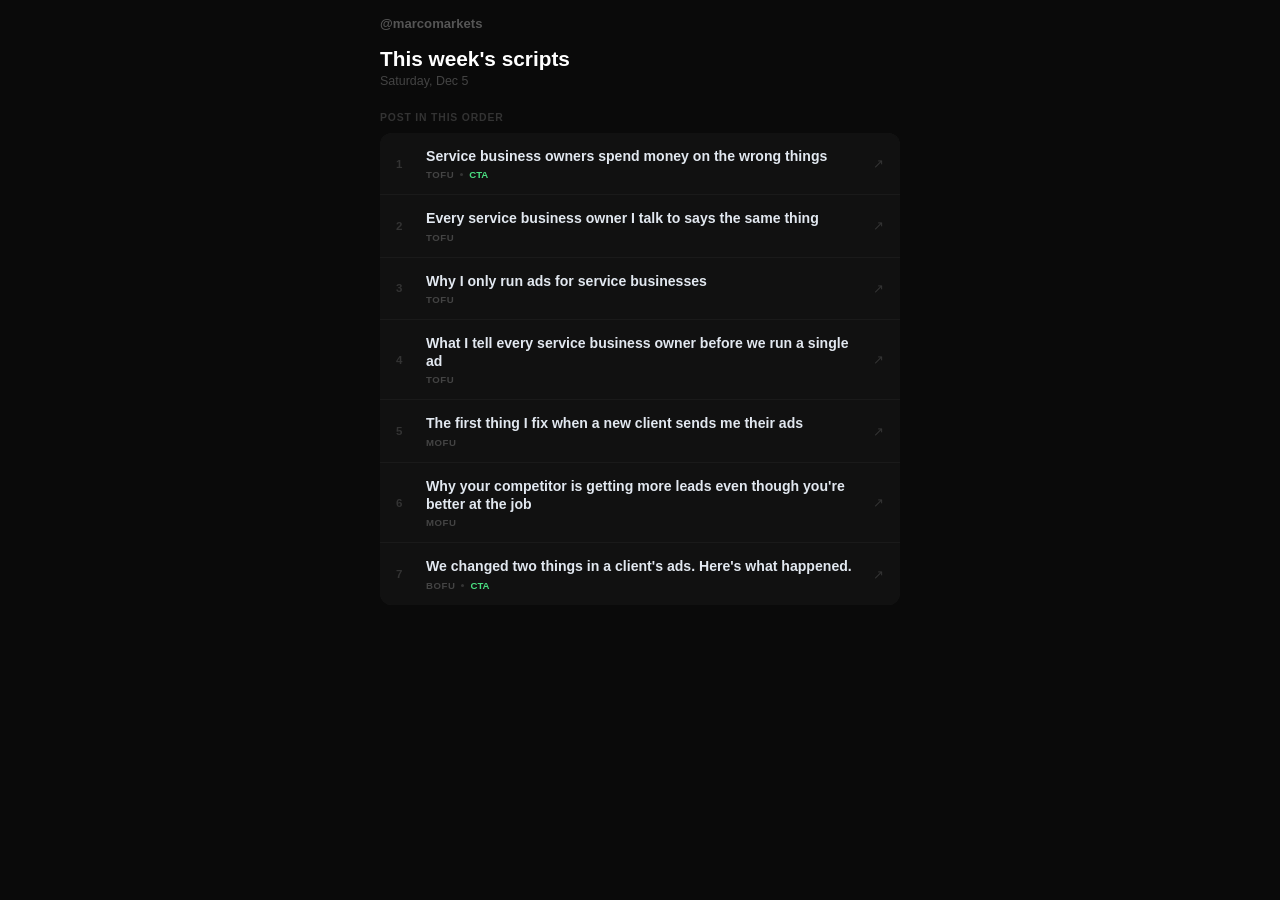
==== index.html @ 6ecd75db "Sync dashboard to gh-pages" ====
<!DOCTYPE html>
<html lang="en">
<head>
<meta charset="UTF-8">
<meta name="viewport" content="width=device-width,initial-scale=1.0">
<title>@marcomarkets</title>
<style>
*{box-sizing:border-box;margin:0;padding:0}
body{font-family:-apple-system,BlinkMacSystemFont,'Segoe UI',sans-serif;background:#0a0a0a;color:#e2e8f0;min-height:100vh;font-size:15px}
button{font-family:inherit;cursor:pointer}

.nav{padding:16px 20px 0;max-width:560px;margin:0 auto}
.nav-brand{font-size:.82rem;font-weight:600;color:#555}

.page{max-width:560px;margin:0 auto;padding:16px 20px 60px}

.heading{margin-bottom:24px}
.heading h1{font-size:1.3rem;font-weight:700;color:#fff;margin-bottom:3px}
.heading p{font-size:.78rem;color:#444}

.list-label{font-size:.65rem;font-weight:600;text-transform:uppercase;letter-spacing:.08em;color:#333;margin-bottom:10px}

.script-list{display:flex;flex-direction:column;gap:1px;background:#1a1a1a;border-radius:12px;overflow:hidden}
.row{background:#111;padding:14px 16px;cursor:pointer;display:flex;align-items:center;gap:12px;width:100%;text-align:left;border:none;-webkit-tap-highlight-color:transparent;transition:background .1s}
.row:active{background:#161616}
.row-num{font-size:.72rem;font-weight:700;color:#333;width:18px;flex-shrink:0}
.row-info{flex:1;min-width:0}
.row-title{font-size:.88rem;font-weight:600;color:#e2e8f0;line-height:1.3;margin-bottom:4px}
.row-meta{display:flex;align-items:center;gap:6px}
.row-funnel{font-size:.6rem;font-weight:700;color:#444;text-transform:uppercase;letter-spacing:.06em}
.row-dot{width:3px;height:3px;border-radius:50%;background:#333;flex-shrink:0}
.row-type{font-size:.6rem;color:#333}
.row-cta{font-size:.6rem;font-weight:600;color:#4ade80}
.row-arr{font-size:.8rem;color:#333;flex-shrink:0}
.row-done .row-title{color:#333}
.row-done .row-num{color:#1f2f1f}
.row-done-tick{font-size:.7rem;color:#4ade80;flex-shrink:0}

.overlay{display:none;position:fixed;inset:0;z-index:200;background:rgba(0,0,0,.7);overflow-y:auto;-webkit-overflow-scrolling:touch}
.overlay.on{display:block}
.sheet{background:#0f0f0f;border-radius:16px 16px 0 0;border-top:1px solid #1e1e1e;min-height:85vh;margin-top:8vh;padding-bottom:50px}
.sheet-head{display:flex;align-items:center;justify-content:space-between;padding:16px 20px}
.sheet-num{font-size:.7rem;font-weight:700;color:#333}
.sheet-close{background:#1a1a1a;border:1px solid #222;color:#666;width:30px;height:30px;border-radius:50%;font-size:1rem;display:flex;align-items:center;justify-content:center}
.sheet-body{padding:0 20px}

.sh-title{font-size:1rem;font-weight:700;color:#fff;line-height:1.35;margin-bottom:12px}
.sh-row{display:flex;gap:6px;flex-wrap:wrap;margin-bottom:14px}
.badge{font-size:.6rem;font-weight:600;padding:2px 8px;border-radius:4px;background:#1a1a1a;color:#555;border:1px solid #222}
.badge.cta{background:#0a1f0a;color:#4ade80;border-color:#1a3a1a}

.film-note{background:#0a0a0a;border-left:2px solid #222;padding:10px 12px;border-radius:0 7px 7px 0;font-size:.72rem;color:#444;line-height:1.65;margin-bottom:16px}
.film-note b{color:#666}

.ver-row{display:flex;gap:2px;background:#111;border:1px solid #1e1e1e;border-radius:20px;padding:2px;margin-bottom:14px;width:fit-content}
.vbtn{padding:4px 12px;border-radius:16px;font-size:.62rem;font-weight:600;border:none;color:#444;background:none}
.vbtn.on{background:#1e1e1e;color:#fff}

.lines{display:flex;flex-direction:column;gap:5px;margin-bottom:16px}
.line{display:grid;grid-template-columns:56px 1fr;gap:8px;align-items:start}
.lmeta{text-align:right;padding-top:8px}
.lseg{font-size:.58rem;font-weight:700;color:#333;display:block}
.ldur{font-size:.55rem;color:#2a2a2a;display:block;margin-top:1px}
.lbub{background:#111;border:1px solid #1e1e1e;border-radius:8px;padding:9px 11px;font-size:.78rem;color:#94a3b8;line-height:1.6}
.lbub.hook{border-color:#1a2a1a;background:#0a0f0a}
.lbub.cta{border-color:#1a2a1a;background:#080f08}

.cap-label{font-size:.6rem;font-weight:700;text-transform:uppercase;letter-spacing:.08em;color:#333;margin-bottom:8px}
.cap-box{background:#111;border:1px solid #1e1e1e;border-radius:8px;padding:12px;font-size:.77rem;color:#555;line-height:1.85;white-space:pre-wrap;margin-bottom:6px}

.act-row{display:flex;gap:8px;margin-top:14px}
.abtn{flex:1;padding:12px;border-radius:9px;font-size:.8rem;font-weight:600;border:none}
.abtn-grey{background:#1a1a1a;color:#e2e8f0}
.abtn-grey:active{background:#222}
.abtn-done{background:#0a1a0a;color:#4ade80;border:1px solid #1a3a1a}
.abtn-done.on{background:#0f2010}

.cbtn{display:inline-flex;align-items:center;background:none;border:1px solid #1e1e1e;color:#333;padding:2px 7px;border-radius:4px;font-size:.57rem;cursor:pointer;margin-top:4px}
.cbtn.ok{border-color:#4ade80;color:#4ade80}
</style>
</head>
<body>

<div class="nav"><div class="nav-brand">@marcomarkets</div></div>

<div class="overlay" id="overlay">
  <div class="sheet">
    <div class="sheet-head">
      <div class="sheet-num" id="sh-num"></div>
      <button class="sheet-close" id="sh-close">&#215;</button>
    </div>
    <div class="sheet-body" id="sh-body"></div>
  </div>
</div>

<div class="page">
  <div class="heading">
    <h1>This week's scripts</h1>
    <p id="hero-date"></p>
  </div>
  <div class="list-label">Post in this order</div>
  <div class="script-list" id="script-list"></div>
</div>

<script>
(function(){var d=new Date();var days=['Sunday','Monday','Tuesday','Wednesday','Thursday','Friday','Saturday'];var months=['Jan','Feb','Mar','Apr','May','Jun','Jul','Aug','Sep','Oct','Nov','Dec'];document.getElementById('hero-date').textContent=days[d.getDay()]+', '+months[d.getMonth()]+' '+d.getDate();})();

var SCRIPTS=[
{id:0,funnel:'TOFU',title:'Service business owners spend money on the wrong things',type:'Talking Head',cta:true,
 film:'Outdoor: open sky behind you, tripod, head to head on camera. Slow and confident. Let it breathe. On-screen text: "only watch this if you run a service business"',
 hook:'Most service business owners I talk to are spending money. Just on the wrong things.',
 caption:'most service business owners i talk to are spending money\n\njust on the wrong things\n\nwebsite, logo, van wrap. looks good. gets you nothing.\n\nthe ones growing? they put it where it actually brings clients in.\n\nfollow @marcomarkets if you run a service business and want to scale past $5k-$50k a month with meta ads.',
 lines:[
  {time:'Hook',tag:'5s',cls:'hook',text:'Most service business owners I talk to are spending money. Just on the wrong things.'},
  {time:'Body',tag:'7s',cls:'',text:'Website, logo, van wrap. Looks good. Gets you nothing.'},
  {time:'Body',tag:'10s',cls:'',text:'The guys I work with who are actually growing? They put money where it brings clients in. That means ads. Right audience, right offer, in front of people who actually need what they do.'},
  {time:'Body',tag:'7s',cls:'',text:'And once that works it just keeps working. Leads coming in without chasing anyone.'},
  {time:'CTA',tag:'4s',cls:'cta',text:'Follow me. I talk about this stuff every week.'},
 ]},
{id:1,funnel:'TOFU',title:'Every service business owner I talk to says the same thing',type:'Talking Head',cta:false,
 film:'Indoor: clean background, good lighting, close to camera. Relaxed and honest. Like you are catching up with someone.',
 hook:'Every service business owner I talk to says the same thing. The phone used to ring. Now it just doesn\'t.',
 caption:'every service business owner i talk to says the same thing\n\nthe phone used to ring. now it doesn\'t.\n\nit\'s not that the work changed. it\'s that the way people find you changed.\n\nand if you\'re not showing up where they\'re looking, someone else is.',
 lines:[
  {time:'Hook',tag:'5s',cls:'hook',text:'Every service business owner I talk to says the same thing. The phone used to ring. Now it just doesn\'t.'},
  {time:'Body',tag:'8s',cls:'',text:'And it\'s not because they got worse at the job. The work is the same. The problem is how people find you has completely changed.'},
  {time:'Body',tag:'9s',cls:'',text:'Five years ago word of mouth was enough. Now people go straight to their phone, scroll for two seconds, and book whoever shows up. If you\'re not in front of them, your competitor is.'},
  {time:'Close',tag:'6s',cls:'',text:'That\'s the whole game now. Not being the best in the area. Being the most visible one.'},
 ]},
{id:2,funnel:'TOFU',title:'Why I only run ads for service businesses',type:'Talking Head',cta:false,
 film:'Outdoor if possible. Relaxed, sitting down. Honest and personal. No pitch energy at all.',
 hook:'I only run Meta ads for service businesses. Not coaches, not e-com, not brands. Just service businesses.',
 caption:'people ask why i only work with service businesses\n\nnot coaches. not e-com. not brands.\n\nbecause these guys actually do real work. they show up, they fix things, they build things.\n\nthey\'re just not getting paid what they deserve because nobody knows they exist.\n\nthat\'s the gap i help close.',
 lines:[
  {time:'Hook',tag:'5s',cls:'hook',text:'I only run Meta ads for service businesses. Not coaches, not e-com, not brands. Just service businesses.'},
  {time:'Body',tag:'8s',cls:'',text:'Because these guys actually do something real. A plumber shows up at 7am and fixes it. A cleaner transforms someone\'s home in an afternoon. Real work, real results.'},
  {time:'Body',tag:'8s',cls:'',text:'But a lot of them are brilliant at what they do and barely getting by because nobody knows they exist. They\'re relying on referrals and hoping the phone rings.'},
  {time:'Close',tag:'6s',cls:'',text:'That\'s the gap I help close. Getting the right people in front of them so they\'re never short on work.'},
 ]},
{id:3,funnel:'TOFU',title:'What I tell every service business owner before we run a single ad',type:'Talking Head',cta:false,
 film:'Outdoor or indoor clean setup. Conversational, like you are giving advice to a friend.',
 hook:'Before I run a single ad for a client, I always say the same thing.',
 caption:'before i run a single ad i always say this\n\nthe ad gets you the lead\n\nwhat you do in the next 10 minutes is what gets you the job\n\ncall fast. know what to say. follow up.\n\nmost people lose the job before the ad even gets a chance to prove itself.',
 lines:[
  {time:'Hook',tag:'5s',cls:'hook',text:'Before I run a single ad for a client, I always say the same thing.'},
  {time:'Body',tag:'8s',cls:'',text:'The ad gets you the lead. That\'s it. What you do in the next 10 minutes is what actually gets you the job.'},
  {time:'Body',tag:'9s',cls:'',text:'I\'ve seen it so many times. Great ad, solid leads, but the client takes two days to call back and wonders why nothing is converting. The person already booked someone else.'},
  {time:'Close',tag:'6s',cls:'',text:'Speed is everything. Call within 10 minutes, have something to say, follow up at least three times. That\'s where the jobs actually come from.'},
 ]},
{id:4,funnel:'MOFU',title:'The first thing I fix when a new client sends me their ads',type:'Talking Head',cta:false,
 film:'Indoor: good background, tripod, eye level. Direct and confident. Teach it like you have seen it a hundred times.',
 hook:'When a new client sends me their Meta ads the first thing I look at is never the creative.',
 caption:'when a new client sends me their ads the first thing i look at is never the creative\n\ni look at the objective\n\n9 times out of 10 they\'re running traffic\n\ntraffic finds people who click. not people who want to book.\n\nswitch it to lead generation. same budget. completely different results.',
 lines:[
  {time:'Hook',tag:'5s',cls:'hook',text:'When a new client sends me their Meta ads the first thing I look at is never the creative.'},
  {time:'Body',tag:'9s',cls:'',text:'I look at the campaign objective. And 9 times out of 10 they\'re running Traffic. Which sounds right but it\'s not. Traffic tells Meta to find people who click links. Not people who want to book a job.'},
  {time:'Body',tag:'8s',cls:'',text:'Switch it to Lead Generation and you are telling Meta to find people who are ready to take action. Same budget, same ad, completely different result.'},
  {time:'Close',tag:'5s',cls:'',text:'Check your objective before you change anything else. That\'s always where I start.'},
 ]},
{id:5,funnel:'MOFU',title:'Why your competitor is getting more leads even though you\'re better at the job',type:'Talking Head',cta:false,
 film:'Indoor or outdoor. Direct to camera, confident. Say it like you have seen this exact situation too many times.',
 hook:'Your competitor is not better than you at the actual job. I can almost guarantee that.',
 caption:'your competitor is not better than you at the job\n\nthey\'re just better at being seen\n\nthe best plumber or cleaner in the area is not always the busiest one\n\nthe most visible one is\n\nvisibility is something you can control. that\'s the whole point.',
 lines:[
  {time:'Hook',tag:'5s',cls:'hook',text:'Your competitor is not better than you at the actual job. I can almost guarantee that.'},
  {time:'Body',tag:'8s',cls:'',text:'I work with service businesses all the time and I see this constantly. Skilled people, good reviews, happy customers. But their competitor down the road is booked out for three weeks.'},
  {time:'Body',tag:'8s',cls:'',text:'It has nothing to do with who does better work. It is entirely about who shows up in front of the right people more consistently. The most visible one wins.'},
  {time:'Close',tag:'6s',cls:'',text:'And visibility is not luck. It is a decision. You either choose to show up or you let someone else take the spot.'},
 ]},
{id:6,funnel:'BOFU',title:'We changed two things in a client\'s ads. Here\'s what happened.',type:'Talking Head',cta:true,
 film:'Indoor: clean, confident. Slow down when you get to the results. Tell it like a story, not a pitch.',
 hook:'Had a client come to me a few months back. Good budget, decent service, but the leads were expensive and barely anything was converting.',
 caption:'had a client come to me with decent ads that just weren\'t working\n\nwe changed two things\n\ntightened the audience to where they actually work\n\nrewrote the creative with a real hook and a specific offer\n\nbooked jobs went up. budget stayed the same.\n\nDM me "SCALE" if you want me to look at yours.',
 lines:[
  {time:'Hook',tag:'5s',cls:'hook',text:'Had a client come to me a few months back. Good budget, decent service, but the leads were expensive and barely anything was converting.'},
  {time:'Body',tag:'8s',cls:'',text:'First thing we did was tighten the audience. They were targeting the whole city. Pulled it back to a 15km radius around where they actually work. Cost per lead dropped in the first week.'},
  {time:'Body',tag:'8s',cls:'',text:'Second thing was the creative. No hook, no specific offer, nothing that made someone stop scrolling. We rewrote it. Booked jobs went up.'},
  {time:'Body',tag:'6s',cls:'',text:'Same budget. Same service. Just those two things changed.'},
  {time:'CTA',tag:'5s',cls:'cta',text:'If your ads feel like they\'re not working, DM me SCALE and I\'ll take a look at what\'s going on.'},
 ]},
];

var checks=JSON.parse(localStorage.getItem('mm_checks')||'{}');
var curId=null;
var curVer='full';

function buildList(){
  var el=document.getElementById('script-list');
  el.innerHTML='';
  SCRIPTS.forEach(function(s,i){
    var done=!!checks[s.id];
    var row=document.createElement('button');
    row.className='row'+(done?' row-done':'');
    row.innerHTML=
      '<div class="row-num">'+(i+1)+'</div>'
      +'<div class="row-info">'
      +'<div class="row-title">'+s.title+'</div>'
      +'<div class="row-meta">'
      +'<div class="row-funnel">'+s.funnel+'</div>'
      +(s.cta?'<div class="row-dot"></div><div class="row-cta">CTA</div>':'')
      +'</div>'
      +'</div>'
      +(done?'<div class="row-done-tick">&#10003;</div>':'<div class="row-arr">&#8599;</div>');
    row.addEventListener('click',function(){openSheet(s.id);});
    el.appendChild(row);
  });
}
buildList();

function filterLines(lines,ver){
  if(ver==='full')return lines;
  var hook=lines.filter(function(l){return l.cls==='hook';});
  var cta=lines.filter(function(l){return l.cls==='cta';});
  if(ver==='short')return hook.concat(cta);
  var mid=lines.filter(function(l){return l.cls!=='hook'&&l.cls!=='cta';}).slice(0,2);
  return hook.concat(mid).concat(cta);
}
function totalSec(lines){return lines.reduce(function(t,l){var s=parseInt(l.tag||'0');return t+(isNaN(s)?0:s);},0);}
function durStr(lines,ver){var t=totalSec(filterLines(lines,ver));if(!t)return '';var m=Math.floor(t/60),s=t%60;return m?(m+'m '+(s?s+'s':'')):(s+'s');}

function mkLines(lines,ver){
  return '<div class="lines">'+filterLines(lines,ver).map(function(l){
    return '<div class="line">'
      +'<div class="lmeta"><span class="lseg">'+l.time+'</span>'+(l.tag?'<span class="ldur">'+l.tag+'</span>':'')+'</div>'
      +'<div class="lbub '+l.cls+'">'+l.text
      +'<br><button class="cbtn" onclick="cpText(this,'+JSON.stringify(l.text)+')">Copy</button>'
      +'</div></div>';
  }).join('')+'</div>';
}

function openSheet(id){
  curId=id;curVer='full';
  document.getElementById('overlay').classList.add('on');
  document.body.style.overflow='hidden';
  renderSheet();
}
function renderSheet(){
  var s=SCRIPTS[curId];
  var idx=SCRIPTS.indexOf(s)+1;
  document.getElementById('sh-num').textContent='Script '+idx+' of 7 — '+s.funnel;
  var short=durStr(s.lines,'short'),mid=durStr(s.lines,'mid'),full=durStr(s.lines,'full');
  document.getElementById('sh-body').innerHTML=
    '<div class="sh-title">'+s.title+'</div>'
    +'<div class="sh-row">'
    +'<div class="badge">'+s.type+'</div>'
    +(s.cta?'<div class="badge cta">Has CTA</div>':'<div class="badge">No CTA</div>')
    +'</div>'
    +'<div class="film-note"><b>How to film:</b> '+s.film+'</div>'
    +'<div class="ver-row">'
    +'<button class="vbtn'+(curVer==='short'?' on':'')+'" onclick="setVer(\'short\')">Short'+(short?' \xb7 '+short:'')+'</button>'
    +'<button class="vbtn'+(curVer==='mid'?' on':'')+'" onclick="setVer(\'mid\')">Medium'+(mid?' \xb7 '+mid:'')+'</button>'
    +'<button class="vbtn'+(curVer==='full'?' on':'')+'" onclick="setVer(\'full\')">Full'+(full?' \xb7 '+full:'')+'</button>'
    +'</div>'
    +mkLines(s.lines,curVer)
    +'<div class="cap-label">Caption</div>'
    +'<div class="cap-box" id="cap-box">'+s.caption+'</div>'
    +'<button class="cbtn" onclick="cpCap()">Copy Caption</button>'
    +'<div class="act-row">'
    +'<button class="abtn abtn-grey" onclick="cpAll()">Copy Script</button>'
    +'<button class="abtn abtn-done'+(checks[curId]?' on':'')+'" id="done-btn" onclick="toggleDone()">'+(checks[curId]?'Posted ✓':'Mark as Posted')+'</button>'
    +'</div>';
}
function setVer(ver){curVer=ver;renderSheet();}
document.getElementById('sh-close').addEventListener('click',closeSheet);
document.getElementById('overlay').addEventListener('click',function(e){if(e.target===document.getElementById('overlay'))closeSheet();});
function closeSheet(){document.getElementById('overlay').classList.remove('on');document.body.style.overflow='';}
function cpText(btn,text){navigator.clipboard.writeText(text).then(function(){btn.textContent='Copied';btn.classList.add('ok');setTimeout(function(){btn.textContent='Copy';btn.classList.remove('ok');},1800);});}
function cpCap(){var el=document.getElementById('cap-box');if(el)navigator.clipboard.writeText(el.textContent);}
function cpAll(){navigator.clipboard.writeText(SCRIPTS[curId].lines.map(function(l){return l.text;}).join('\n\n'));}
function toggleDone(){
  checks[curId]=!checks[curId];
  localStorage.setItem('mm_checks',JSON.stringify(checks));
  var btn=document.getElementById('done-btn');
  if(btn){btn.className='abtn abtn-done'+(checks[curId]?' on':'');btn.textContent=checks[curId]?'Posted ✓':'Mark as Posted';}
  buildList();
}
</script>
</body>
</html>
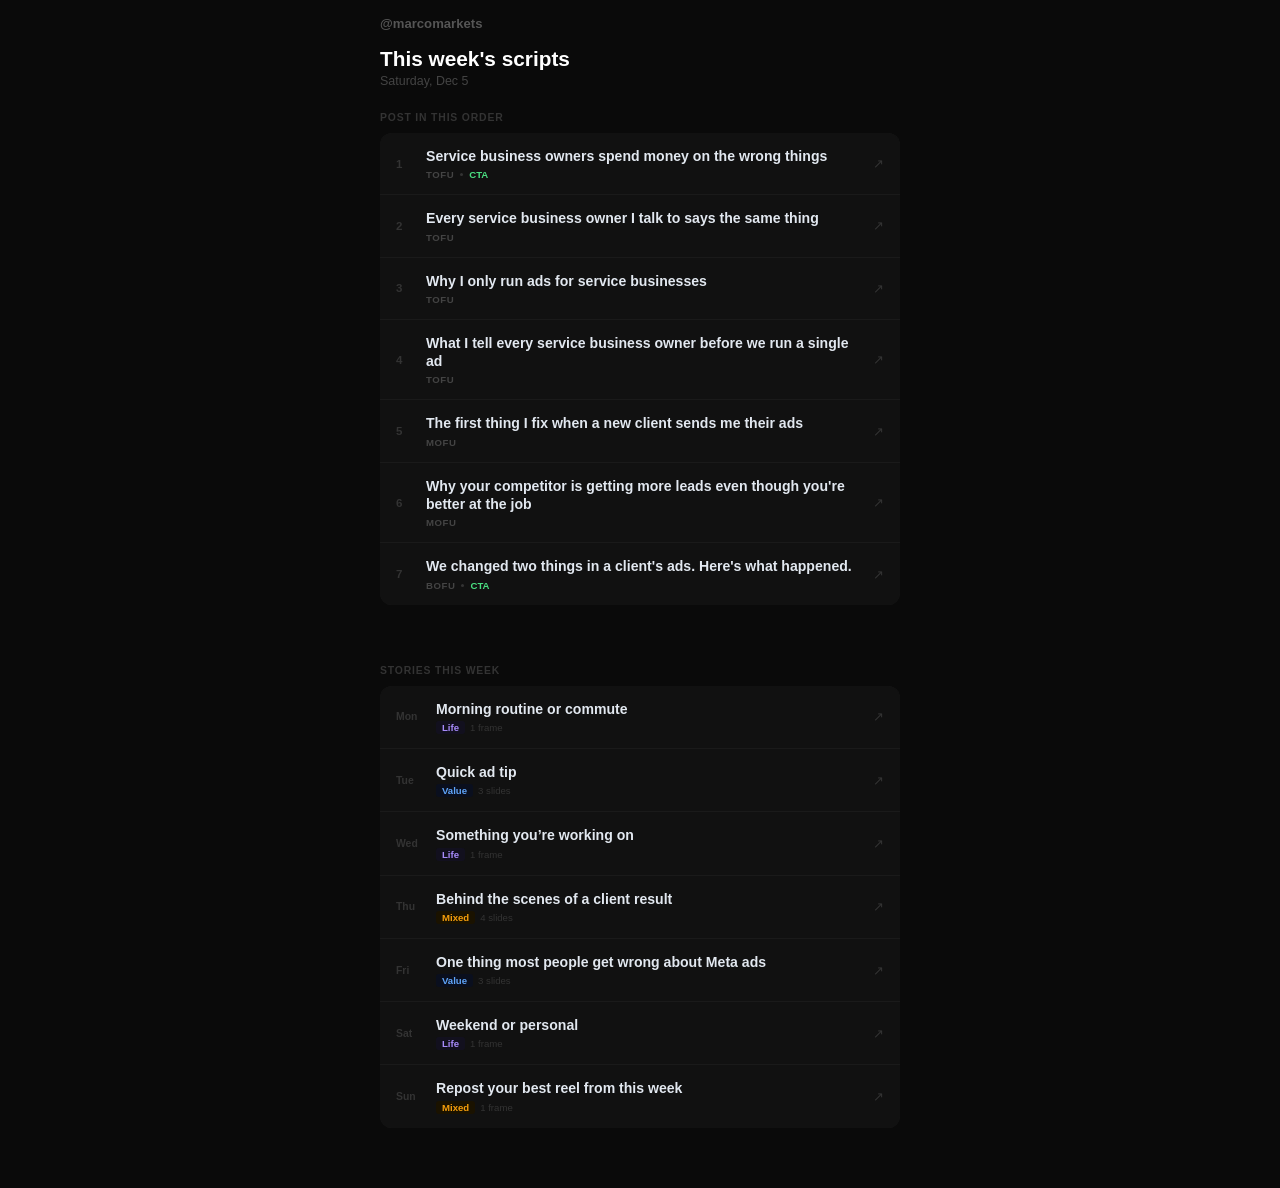
==== commit b24bc73e: "Sync dashboard to gh-pages" ====
--- a/index.html
+++ b/index.html
@@ -49,8 +49,10 @@
 .badge{font-size:.6rem;font-weight:600;padding:2px 8px;border-radius:4px;background:#1a1a1a;color:#555;border:1px solid #222}
 .badge.cta{background:#0a1f0a;color:#4ade80;border-color:#1a3a1a}
 
-.film-note{background:#0a0a0a;border-left:2px solid #222;padding:10px 12px;border-radius:0 7px 7px 0;font-size:.72rem;color:#444;line-height:1.65;margin-bottom:16px}
+.film-note{background:#0a0a0a;border-left:2px solid #222;padding:10px 12px;border-radius:0 7px 7px 0;font-size:.72rem;color:#444;line-height:1.65;margin-bottom:10px}
 .film-note b{color:#666}
+.ost-note{background:#0d0d12;border-left:2px solid #2a2a4a;padding:9px 12px;border-radius:0 7px 7px 0;font-size:.72rem;color:#6b6baa;line-height:1.5;margin-bottom:16px}
+.ost-note b{color:#8888cc}
 
 .ver-row{display:flex;gap:2px;background:#111;border:1px solid #1e1e1e;border-radius:20px;padding:2px;margin-bottom:14px;width:fit-content}
 .vbtn{padding:4px 12px;border-radius:16px;font-size:.62rem;font-weight:600;border:none;color:#444;background:none}
@@ -77,6 +79,35 @@
 
 .cbtn{display:inline-flex;align-items:center;background:none;border:1px solid #1e1e1e;color:#333;padding:2px 7px;border-radius:4px;font-size:.57rem;cursor:pointer;margin-top:4px}
 .cbtn.ok{border-color:#4ade80;color:#4ade80}
+
+.stories-section{max-width:560px;margin:0 auto;padding:0 20px 60px}
+.stories-label{font-size:.65rem;font-weight:600;text-transform:uppercase;letter-spacing:.08em;color:#333;margin-bottom:10px}
+.story-list{display:flex;flex-direction:column;gap:1px;background:#1a1a1a;border-radius:12px;overflow:hidden}
+.story-row{background:#111;padding:14px 16px;cursor:pointer;display:flex;align-items:center;gap:12px;width:100%;text-align:left;border:none;-webkit-tap-highlight-color:transparent;transition:background .1s}
+.story-row:active{background:#161616}
+.story-day{font-size:.65rem;font-weight:700;color:#333;width:28px;flex-shrink:0}
+.story-info{flex:1;min-width:0}
+.story-title{font-size:.88rem;font-weight:600;color:#e2e8f0;line-height:1.3;margin-bottom:3px}
+.story-meta{display:flex;align-items:center;gap:5px}
+.story-type{font-size:.6rem;color:#333}
+.story-cat{font-size:.6rem;font-weight:600;padding:1px 6px;border-radius:3px}
+.story-cat.life{color:#a78bfa;background:#12101e}
+.story-cat.value{color:#60a5fa;background:#0a0f1e}
+.story-cat.mixed{color:#f59e0b;background:#1a1200}
+.story-arr{font-size:.8rem;color:#333;flex-shrink:0}
+.story-done .story-title{color:#333}
+.story-done-tick{font-size:.7rem;color:#4ade80;flex-shrink:0}
+
+.ssheet{background:#0f0f0f;border-radius:16px 16px 0 0;border-top:1px solid #1e1e1e;min-height:85vh;margin-top:8vh;padding-bottom:50px}
+.ssheet-head{display:flex;align-items:center;justify-content:space-between;padding:16px 20px}
+.ssheet-day{font-size:.7rem;font-weight:700;color:#333}
+.ssheet-body{padding:0 20px}
+.ssheet-title{font-size:1rem;font-weight:700;color:#fff;line-height:1.35;margin-bottom:10px}
+.slide-count{font-size:.62rem;color:#444;margin-bottom:12px}
+.slide{background:#111;border:1px solid #1e1e1e;border-radius:9px;padding:12px 14px;margin-bottom:8px}
+.slide-num{font-size:.58rem;font-weight:700;color:#333;margin-bottom:5px}
+.slide-text{font-size:.8rem;color:#94a3b8;line-height:1.65}
+.slide-note{font-size:.68rem;color:#3a3a3a;margin-top:5px;font-style:italic}
 </style>
 </head>
 <body>
@@ -102,12 +133,28 @@
   <div class="script-list" id="script-list"></div>
 </div>
 
+<div class="overlay" id="story-overlay">
+  <div class="ssheet">
+    <div class="ssheet-head">
+      <div class="ssheet-day" id="ss-day"></div>
+      <button class="sheet-close" id="ss-close">&#215;</button>
+    </div>
+    <div class="ssheet-body" id="ss-body"></div>
+  </div>
+</div>
+
+<div class="stories-section">
+  <div class="stories-label">Stories this week</div>
+  <div class="story-list" id="story-list"></div>
+</div>
+
 <script>
 (function(){var d=new Date();var days=['Sunday','Monday','Tuesday','Wednesday','Thursday','Friday','Saturday'];var months=['Jan','Feb','Mar','Apr','May','Jun','Jul','Aug','Sep','Oct','Nov','Dec'];document.getElementById('hero-date').textContent=days[d.getDay()]+', '+months[d.getMonth()]+' '+d.getDate();})();
 
 var SCRIPTS=[
 {id:0,funnel:'TOFU',title:'Service business owners spend money on the wrong things',type:'Talking Head',cta:true,
- film:'Outdoor: open sky behind you, tripod, head to head on camera. Slow and confident. Let it breathe. On-screen text: "only watch this if you run a service business"',
+ film:'Outdoor: open sky behind you, tripod, head to head on camera. Slow and confident. Let it breathe.',
+ ost:'"only watch this if you run a service business"',
  hook:'Most service business owners I talk to are spending money. Just on the wrong things.',
  caption:'most service business owners i talk to are spending money\n\njust on the wrong things\n\nwebsite, logo, van wrap. looks good. gets you nothing.\n\nthe ones growing? they put it where it actually brings clients in.\n\nfollow @marcomarkets if you run a service business and want to scale past $5k-$50k a month with meta ads.',
  lines:[
@@ -119,6 +166,7 @@
  ]},
 {id:1,funnel:'TOFU',title:'Every service business owner I talk to says the same thing',type:'Talking Head',cta:false,
  film:'Indoor: clean background, good lighting, close to camera. Relaxed and honest. Like you are catching up with someone.',
+ ost:'"the phone used to ring. now it doesn\'t."',
  hook:'Every service business owner I talk to says the same thing. The phone used to ring. Now it just doesn\'t.',
  caption:'every service business owner i talk to says the same thing\n\nthe phone used to ring. now it doesn\'t.\n\nit\'s not that the work changed. it\'s that the way people find you changed.\n\nand if you\'re not showing up where they\'re looking, someone else is.',
  lines:[
@@ -129,6 +177,7 @@
  ]},
 {id:2,funnel:'TOFU',title:'Why I only run ads for service businesses',type:'Talking Head',cta:false,
  film:'Outdoor if possible. Relaxed, sitting down. Honest and personal. No pitch energy at all.',
+ ost:'"why i only work with service businesses"',
  hook:'I only run Meta ads for service businesses. Not coaches, not e-com, not brands. Just service businesses.',
  caption:'people ask why i only work with service businesses\n\nnot coaches. not e-com. not brands.\n\nbecause these guys actually do real work. they show up, they fix things, they build things.\n\nthey\'re just not getting paid what they deserve because nobody knows they exist.\n\nthat\'s the gap i help close.',
  lines:[
@@ -139,6 +188,7 @@
  ]},
 {id:3,funnel:'TOFU',title:'What I tell every service business owner before we run a single ad',type:'Talking Head',cta:false,
  film:'Outdoor or indoor clean setup. Conversational, like you are giving advice to a friend.',
+ ost:'"what i tell every client before we run a single ad"',
  hook:'Before I run a single ad for a client, I always say the same thing.',
  caption:'before i run a single ad i always say this\n\nthe ad gets you the lead\n\nwhat you do in the next 10 minutes is what gets you the job\n\ncall fast. know what to say. follow up.\n\nmost people lose the job before the ad even gets a chance to prove itself.',
  lines:[
@@ -149,6 +199,7 @@
  ]},
 {id:4,funnel:'MOFU',title:'The first thing I fix when a new client sends me their ads',type:'Talking Head',cta:false,
  film:'Indoor: good background, tripod, eye level. Direct and confident. Teach it like you have seen it a hundred times.',
+ ost:'"the #1 mistake i see in every new client’s ads"',
  hook:'When a new client sends me their Meta ads the first thing I look at is never the creative.',
  caption:'when a new client sends me their ads the first thing i look at is never the creative\n\ni look at the objective\n\n9 times out of 10 they\'re running traffic\n\ntraffic finds people who click. not people who want to book.\n\nswitch it to lead generation. same budget. completely different results.',
  lines:[
@@ -159,6 +210,7 @@
  ]},
 {id:5,funnel:'MOFU',title:'Why your competitor is getting more leads even though you\'re better at the job',type:'Talking Head',cta:false,
  film:'Indoor or outdoor. Direct to camera, confident. Say it like you have seen this exact situation too many times.',
+ ost:'"your competitor isn’t better. they’re just more visible."',
  hook:'Your competitor is not better than you at the actual job. I can almost guarantee that.',
  caption:'your competitor is not better than you at the job\n\nthey\'re just better at being seen\n\nthe best plumber or cleaner in the area is not always the busiest one\n\nthe most visible one is\n\nvisibility is something you can control. that\'s the whole point.',
  lines:[
@@ -169,6 +221,7 @@
  ]},
 {id:6,funnel:'BOFU',title:'We changed two things in a client\'s ads. Here\'s what happened.',type:'Talking Head',cta:true,
  film:'Indoor: clean, confident. Slow down when you get to the results. Tell it like a story, not a pitch.',
+ ost:'"we changed two things. here’s what happened."',
  hook:'Had a client come to me a few months back. Good budget, decent service, but the leads were expensive and barely anything was converting.',
  caption:'had a client come to me with decent ads that just weren\'t working\n\nwe changed two things\n\ntightened the audience to where they actually work\n\nrewrote the creative with a real hook and a specific offer\n\nbooked jobs went up. budget stayed the same.\n\nDM me "SCALE" if you want me to look at yours.',
  lines:[
@@ -246,6 +299,7 @@
     +(s.cta?'<div class="badge cta">Has CTA</div>':'<div class="badge">No CTA</div>')
     +'</div>'
     +'<div class="film-note"><b>How to film:</b> '+s.film+'</div>'
+    +(s.ost?'<div class="ost-note"><b>On-screen text:</b> '+s.ost+'</div>':'')
     +'<div class="ver-row">'
     +'<button class="vbtn'+(curVer==='short'?' on':'')+'" onclick="setVer(\'short\')">Short'+(short?' \xb7 '+short:'')+'</button>'
     +'<button class="vbtn'+(curVer==='mid'?' on':'')+'" onclick="setVer(\'mid\')">Medium'+(mid?' \xb7 '+mid:'')+'</button>'
@@ -274,6 +328,104 @@
   if(btn){btn.className='abtn abtn-done'+(checks[curId]?' on':'');btn.textContent=checks[curId]?'Posted ✓':'Mark as Posted';}
   buildList();
 }
+
+var STORIES=[
+{id:'s0',day:'Mon',cat:'life',title:'Morning routine or commute',
+ slides:[
+  {text:'One photo or clip — coffee, your desk, driving. No caption needed. Just presence.',note:'Single frame'}
+ ]},
+{id:'s1',day:'Tue',cat:'value',title:'Quick ad tip',
+ slides:[
+  {text:'Slide 1: the mistake\n"Most service business owners run Traffic campaigns. That’s the problem."'},
+  {text:'Slide 2: the fix\n"Switch to Lead Generation. Same budget. Way better leads."'},
+  {text:'Slide 3: the takeaway\n"Check your objective before you change anything else."',note:'Add a poll: “Have you checked yours?” Yes / No'}
+ ]},
+{id:'s2',day:'Wed',cat:'life',title:'Something you’re working on',
+ slides:[
+  {text:'Screen record or photo of whatever’s on your screen. Client dashboard, ad account, Notion doc. Caption: “currently…”',note:'Single frame. Keep it candid.'}
+ ]},
+{id:'s3',day:'Thu',cat:'mixed',title:'Behind the scenes of a client result',
+ slides:[
+  {text:'Slide 1: the situation\n"Had a client running ads for 3 weeks with no results."'},
+  {text:'Slide 2: what we changed\n"Tightened the audience. Rewrote the hook. That’s it."'},
+  {text:'Slide 3: what happened\n"Leads came in that week. Same budget."'},
+  {text:'Slide 4: CTA\n"DM me SCALE if you want me to look at yours."',note:'Only include slide 4 on a CTA week'}
+ ]},
+{id:'s4',day:'Fri',cat:'value',title:'One thing most people get wrong about Meta ads',
+ slides:[
+  {text:'Slide 1: the wrong belief\n"More budget = more leads."'},
+  {text:'Slide 2: reality\n"More budget just amplifies whatever’s already happening. If the targeting is wrong, you’re just losing money faster."'},
+  {text:'Slide 3: what actually matters\n"Get the audience and the creative right first. Then scale.\"'}
+ ]},
+{id:'s5',day:'Sat',cat:'life',title:'Weekend or personal',
+ slides:[
+  {text:'One photo. Whatever you’re actually doing. Gym, food, out with people, nothing at all. Zero context required.',note:'Single frame. No overthinking.'}
+ ]},
+{id:'s6',day:'Sun',cat:'mixed',title:'Repost your best reel from this week',
+ slides:[
+  {text:'Share whichever reel performed best to your story. Add a sticker: “in case you missed this” or “this did well this week”.',note:'Single frame — just reshare the reel'}
+ ]},
+];
+
+var schecks=JSON.parse(localStorage.getItem('mm_schecks')||'{}');
+var curStory=null;
+
+function buildStoryList(){
+  var el=document.getElementById('story-list');
+  el.innerHTML='';
+  STORIES.forEach(function(s){
+    var done=!!schecks[s.id];
+    var frameCount=s.slides.length===1?'1 frame':s.slides.length+' slides';
+    var row=document.createElement('button');
+    row.className='story-row'+(done?' story-done':'');
+    row.innerHTML=
+      '<div class="story-day">'+s.day+'</div>'
+      +'<div class="story-info">'
+      +'<div class="story-title">'+s.title+'</div>'
+      +'<div class="story-meta">'
+      +'<span class="story-cat '+s.cat+'">'+(s.cat==='life'?'Life':s.cat==='value'?'Value':'Mixed')+'</span>'
+      +'<span class="story-type">'+frameCount+'</span>'
+      +'</div></div>'
+      +(done?'<div class="story-done-tick">✓</div>':'<div class="story-arr">&#8599;</div>');
+    row.addEventListener('click',function(){openStory(s.id);});
+    el.appendChild(row);
+  });
+}
+buildStoryList();
+
+function openStory(id){
+  curStory=id;
+  document.getElementById('story-overlay').classList.add('on');
+  document.body.style.overflow='hidden';
+  renderStory();
+}
+function renderStory(){
+  var s=STORIES.find(function(x){return x.id===curStory;});
+  var frameLabel=s.slides.length===1?'Single frame':s.slides.length+' slides';
+  document.getElementById('ss-day').textContent=s.day+' — '+(s.cat==='life'?'Life':s.cat==='value'?'Value':'Mixed');
+  document.getElementById('ss-body').innerHTML=
+    '<div class="ssheet-title">'+s.title+'</div>'
+    +'<div class="slide-count">'+frameLabel+'</div>'
+    +s.slides.map(function(sl,i){
+      return '<div class="slide">'
+        +(s.slides.length>1?'<div class="slide-num">Slide '+(i+1)+'</div>':'')
+        +'<div class="slide-text">'+sl.text.replace(/\n/g,'<br>')+'</div>'
+        +(sl.note?'<div class="slide-note">'+sl.note+'</div>':'')
+        +'</div>';
+    }).join('')
+    +'<div class="act-row">'
+    +'<button class="abtn abtn-done'+(schecks[curStory]?' on':'')+'" id="sdone-btn" onclick="toggleStoryDone()">'+(schecks[curStory]?'Posted ✓':'Mark as Posted')+'</button>'
+    +'</div>';
+}
+document.getElementById('ss-close').addEventListener('click',function(){document.getElementById('story-overlay').classList.remove('on');document.body.style.overflow='';});
+document.getElementById('story-overlay').addEventListener('click',function(e){if(e.target===document.getElementById('story-overlay')){document.getElementById('story-overlay').classList.remove('on');document.body.style.overflow='';}});
+function toggleStoryDone(){
+  schecks[curStory]=!schecks[curStory];
+  localStorage.setItem('mm_schecks',JSON.stringify(schecks));
+  var btn=document.getElementById('sdone-btn');
+  if(btn){btn.className='abtn abtn-done'+(schecks[curStory]?' on':'');btn.textContent=schecks[curStory]?'Posted ✓':'Mark as Posted';}
+  buildStoryList();
+}
 </script>
 </body>
 </html>
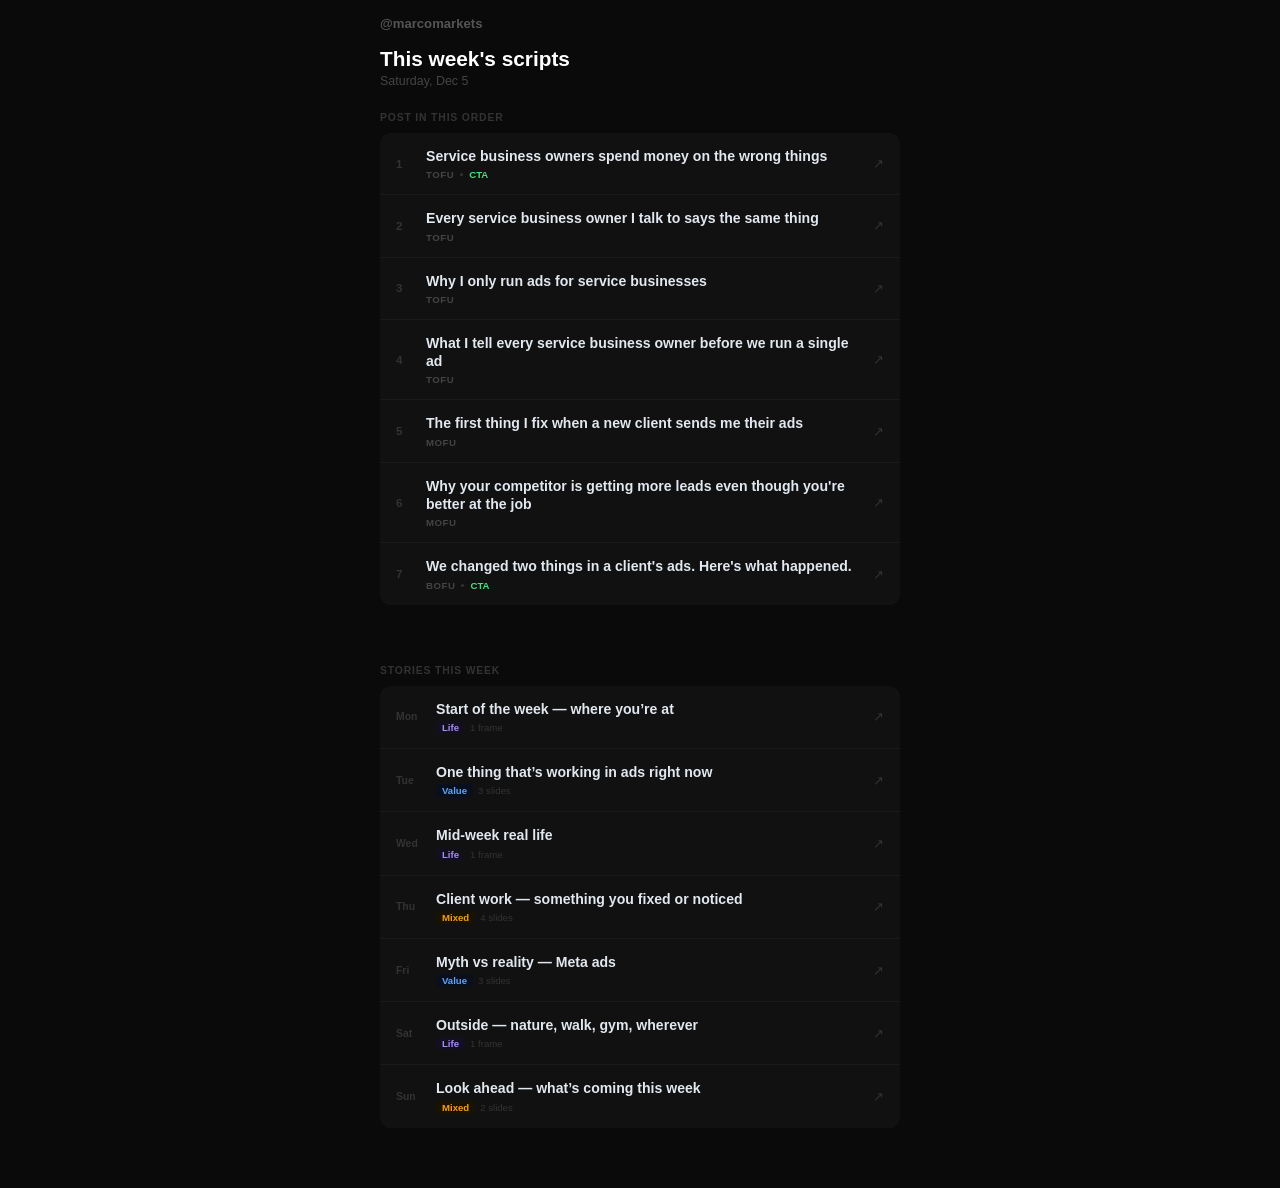
==== commit 8a494134: "Sync dashboard to gh-pages" ====
--- a/index.html
+++ b/index.html
@@ -330,40 +330,41 @@
 }
 
 var STORIES=[
-{id:'s0',day:'Mon',cat:'life',title:'Morning routine or commute',
- slides:[
-  {text:'One photo or clip — coffee, your desk, driving. No caption needed. Just presence.',note:'Single frame'}
- ]},
-{id:'s1',day:'Tue',cat:'value',title:'Quick ad tip',
- slides:[
-  {text:'Slide 1: the mistake\n"Most service business owners run Traffic campaigns. That’s the problem."'},
-  {text:'Slide 2: the fix\n"Switch to Lead Generation. Same budget. Way better leads."'},
-  {text:'Slide 3: the takeaway\n"Check your objective before you change anything else."',note:'Add a poll: “Have you checked yours?” Yes / No'}
- ]},
-{id:'s2',day:'Wed',cat:'life',title:'Something you’re working on',
- slides:[
-  {text:'Screen record or photo of whatever’s on your screen. Client dashboard, ad account, Notion doc. Caption: “currently…”',note:'Single frame. Keep it candid.'}
- ]},
-{id:'s3',day:'Thu',cat:'mixed',title:'Behind the scenes of a client result',
- slides:[
-  {text:'Slide 1: the situation\n"Had a client running ads for 3 weeks with no results."'},
-  {text:'Slide 2: what we changed\n"Tightened the audience. Rewrote the hook. That’s it."'},
-  {text:'Slide 3: what happened\n"Leads came in that week. Same budget."'},
-  {text:'Slide 4: CTA\n"DM me SCALE if you want me to look at yours."',note:'Only include slide 4 on a CTA week'}
- ]},
-{id:'s4',day:'Fri',cat:'value',title:'One thing most people get wrong about Meta ads',
- slides:[
-  {text:'Slide 1: the wrong belief\n"More budget = more leads."'},
-  {text:'Slide 2: reality\n"More budget just amplifies whatever’s already happening. If the targeting is wrong, you’re just losing money faster."'},
-  {text:'Slide 3: what actually matters\n"Get the audience and the creative right first. Then scale.\"'}
- ]},
-{id:'s5',day:'Sat',cat:'life',title:'Weekend or personal',
- slides:[
-  {text:'One photo. Whatever you’re actually doing. Gym, food, out with people, nothing at all. Zero context required.',note:'Single frame. No overthinking.'}
- ]},
-{id:'s6',day:'Sun',cat:'mixed',title:'Repost your best reel from this week',
- slides:[
-  {text:'Share whichever reel performed best to your story. Add a sticker: “in case you missed this” or “this did well this week”.',note:'Single frame — just reshare the reel'}
+{id:'s0',day:'Mon',cat:'life',title:'Start of the week — where you’re at',
+ slides:[
+  {text:'Photo or short clip of your setup for the week. Laptop open, coffee, wherever you’re working from.',note:'Single frame. Caption optional: "week starts now" or nothing at all.'}
+ ]},
+{id:'s1',day:'Tue',cat:'value',title:'One thing that’s working in ads right now',
+ slides:[
+  {text:'Slide 1\n"something i’ve been noticing across client accounts lately…"'},
+  {text:'Slide 2\n[the actual observation — e.g. "simple hooks outperforming clever ones every time right now"]'},
+  {text:'Slide 3\n"just something worth testing if you’re running ads"',note:'Keep it specific. One real observation, not general advice.'}
+ ]},
+{id:'s2',day:'Wed',cat:'life',title:'Mid-week real life',
+ slides:[
+  {text:'Gym, outdoors, wherever you are. One photo. No caption needed or just "mid week".',note:'Single frame. The point is showing up as a real person, not a content machine.'}
+ ]},
+{id:'s3',day:'Thu',cat:'mixed',title:'Client work — something you fixed or noticed',
+ slides:[
+  {text:'Slide 1: set the scene\n"was looking at a client’s account this week…"'},
+  {text:'Slide 2: the problem\n[what you found — keep it vague enough to protect the client]'},
+  {text:'Slide 3: what you did\n[the fix — specific and practical]'},
+  {text:'Slide 4: CTA (optional)\n"if your ads feel off, DM me SCALE and i’ll take a look"',note:'Only add slide 4 on a CTA week. Otherwise end on slide 3.'}
+ ]},
+{id:'s4',day:'Fri',cat:'value',title:'Myth vs reality — Meta ads',
+ slides:[
+  {text:'Slide 1\n"something i hear all the time…"\n[the myth — e.g. "you need a big budget to get results"]'},
+  {text:'Slide 2\n"here’s what’s actually true…"\n[the reality — specific and honest]'},
+  {text:'Slide 3\n[one line takeaway they can act on]',note:'Keep the myth something you genuinely hear.'}
+ ]},
+{id:'s5',day:'Sat',cat:'life',title:'Outside — nature, walk, gym, wherever',
+ slides:[
+  {text:'One photo from wherever you are. Outdoors, gym, anywhere that’s not a desk. No explanation needed.',note:'Single frame. Trust-building through showing a real life.'}
+ ]},
+{id:'s6',day:'Sun',cat:'mixed',title:'Look ahead — what’s coming this week',
+ slides:[
+  {text:'Slide 1\n"posting this week…"\n[tease 1-2 topics from your upcoming reels without giving it away]'},
+  {text:'Slide 2\n"also working on…"\n[something real you’re doing for clients or in the business]',note:'Builds anticipation. Makes followers feel in on something before it drops.'}
  ]},
 ];
 
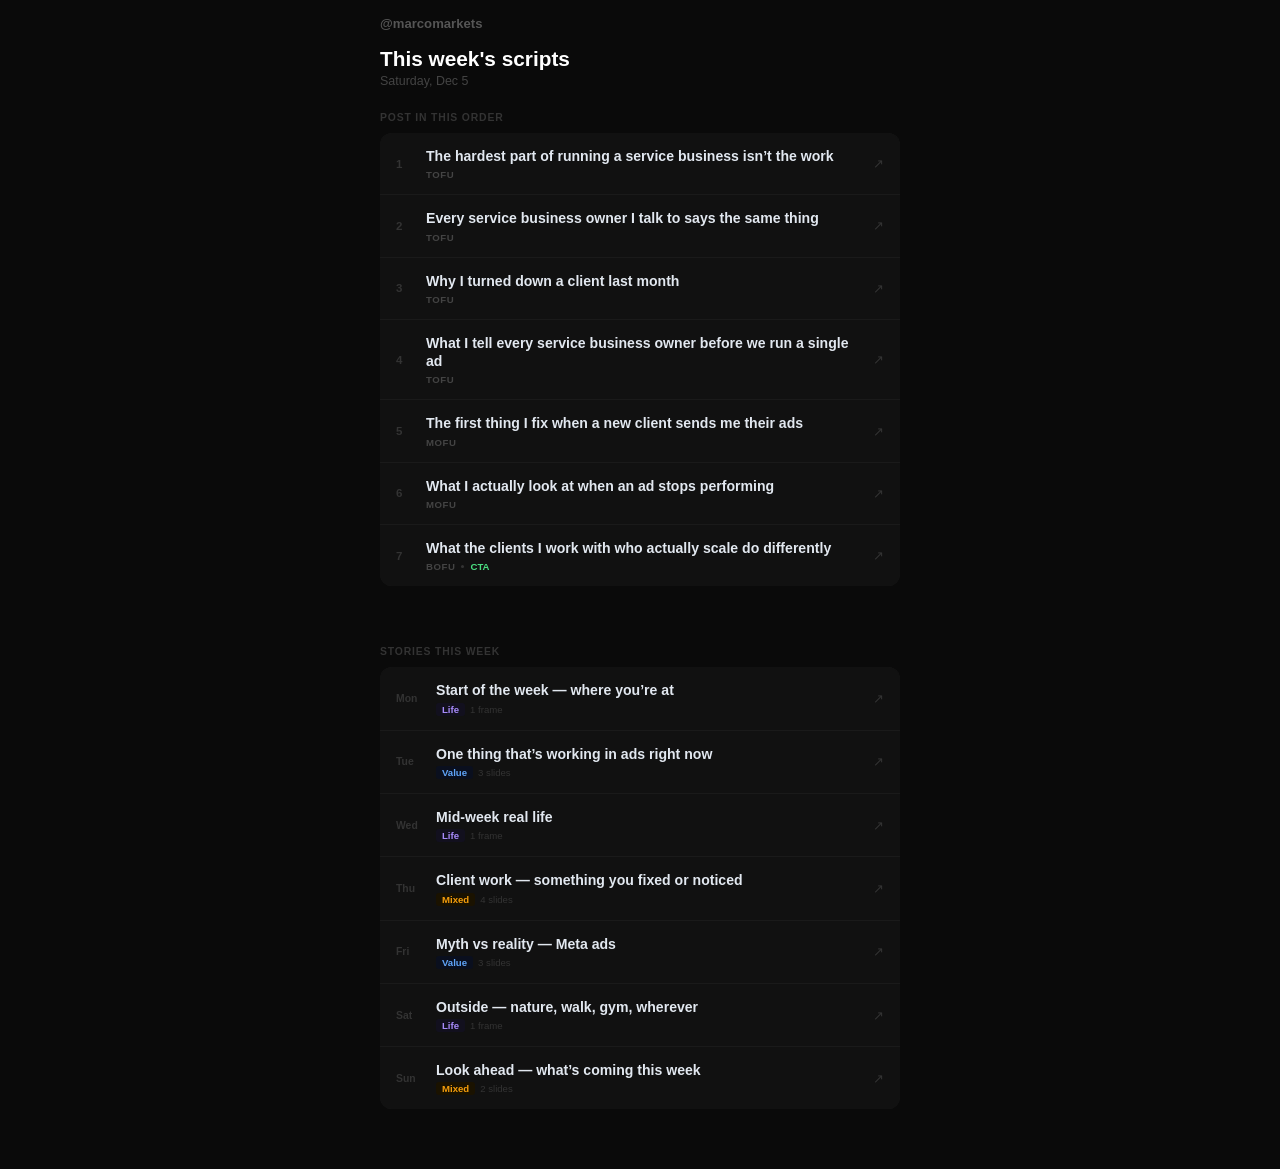
==== commit edda11ac: "Sync dashboard to gh-pages" ====
--- a/index.html
+++ b/index.html
@@ -152,39 +152,38 @@
 (function(){var d=new Date();var days=['Sunday','Monday','Tuesday','Wednesday','Thursday','Friday','Saturday'];var months=['Jan','Feb','Mar','Apr','May','Jun','Jul','Aug','Sep','Oct','Nov','Dec'];document.getElementById('hero-date').textContent=days[d.getDay()]+', '+months[d.getMonth()]+' '+d.getDate();})();
 
 var SCRIPTS=[
-{id:0,funnel:'TOFU',title:'Service business owners spend money on the wrong things',type:'Talking Head',cta:true,
- film:'Outdoor: open sky behind you, tripod, head to head on camera. Slow and confident. Let it breathe.',
- ost:'"only watch this if you run a service business"',
- hook:'Most service business owners I talk to are spending money. Just on the wrong things.',
- caption:'most service business owners i talk to are spending money\n\njust on the wrong things\n\nwebsite, logo, van wrap. looks good. gets you nothing.\n\nthe ones growing? they put it where it actually brings clients in.\n\nfollow @marcomarkets if you run a service business and want to scale past $5k-$50k a month with meta ads.',
- lines:[
-  {time:'Hook',tag:'5s',cls:'hook',text:'Most service business owners I talk to are spending money. Just on the wrong things.'},
-  {time:'Body',tag:'7s',cls:'',text:'Website, logo, van wrap. Looks good. Gets you nothing.'},
-  {time:'Body',tag:'10s',cls:'',text:'The guys I work with who are actually growing? They put money where it brings clients in. That means ads. Right audience, right offer, in front of people who actually need what they do.'},
-  {time:'Body',tag:'7s',cls:'',text:'And once that works it just keeps working. Leads coming in without chasing anyone.'},
-  {time:'CTA',tag:'4s',cls:'cta',text:'Follow me. I talk about this stuff every week.'},
+{id:0,funnel:'TOFU',title:'The hardest part of running a service business isn’t the work',type:'Talking Head',cta:false,
+ film:'Indoor or outdoor. Relaxed, direct to camera. Say it like you’ve heard this a hundred times from clients.',
+ ost:'"this is what nobody talks about"',
+ hook:'The hardest part of running a service business isn’t the work. Every client I talk to is good at the work.',
+ caption:'the hardest part of running a service business isn’t the work\n\neverybody i work with is good at what they do\n\nthe hard part is staying busy doing it\n\ngetting consistent clients in the door, week after week, without chasing anyone\n\nthat’s the actual problem. and it’s the one most people don’t figure out until it’s too late.',
+ lines:[
+  {time:'Hook',tag:'5s',cls:'hook',text:'The hardest part of running a service business isn’t the work. Every client I talk to is good at the work.'},
+  {time:'Body',tag:'8s',cls:'',text:'The hard part is staying busy doing it. Getting consistent clients in the door week after week without relying on referrals or hoping someone calls.'},
+  {time:'Body',tag:'8s',cls:'',text:'I see it constantly. Someone who’s brilliant at their job, great reviews, happy customers, but they’re slow half the year and scrambling the other half. Because the work is inconsistent.'},
+  {time:'Close',tag:'6s',cls:'',text:'Being good at the job gets you repeat customers. Being visible gets you new ones. You need both.'},
  ]},
 {id:1,funnel:'TOFU',title:'Every service business owner I talk to says the same thing',type:'Talking Head',cta:false,
  film:'Indoor: clean background, good lighting, close to camera. Relaxed and honest. Like you are catching up with someone.',
- ost:'"the phone used to ring. now it doesn\'t."',
- hook:'Every service business owner I talk to says the same thing. The phone used to ring. Now it just doesn\'t.',
- caption:'every service business owner i talk to says the same thing\n\nthe phone used to ring. now it doesn\'t.\n\nit\'s not that the work changed. it\'s that the way people find you changed.\n\nand if you\'re not showing up where they\'re looking, someone else is.',
- lines:[
-  {time:'Hook',tag:'5s',cls:'hook',text:'Every service business owner I talk to says the same thing. The phone used to ring. Now it just doesn\'t.'},
-  {time:'Body',tag:'8s',cls:'',text:'And it\'s not because they got worse at the job. The work is the same. The problem is how people find you has completely changed.'},
-  {time:'Body',tag:'9s',cls:'',text:'Five years ago word of mouth was enough. Now people go straight to their phone, scroll for two seconds, and book whoever shows up. If you\'re not in front of them, your competitor is.'},
-  {time:'Close',tag:'6s',cls:'',text:'That\'s the whole game now. Not being the best in the area. Being the most visible one.'},
- ]},
-{id:2,funnel:'TOFU',title:'Why I only run ads for service businesses',type:'Talking Head',cta:false,
- film:'Outdoor if possible. Relaxed, sitting down. Honest and personal. No pitch energy at all.',
- ost:'"why i only work with service businesses"',
- hook:'I only run Meta ads for service businesses. Not coaches, not e-com, not brands. Just service businesses.',
- caption:'people ask why i only work with service businesses\n\nnot coaches. not e-com. not brands.\n\nbecause these guys actually do real work. they show up, they fix things, they build things.\n\nthey\'re just not getting paid what they deserve because nobody knows they exist.\n\nthat\'s the gap i help close.',
- lines:[
-  {time:'Hook',tag:'5s',cls:'hook',text:'I only run Meta ads for service businesses. Not coaches, not e-com, not brands. Just service businesses.'},
-  {time:'Body',tag:'8s',cls:'',text:'Because these guys actually do something real. A plumber shows up at 7am and fixes it. A cleaner transforms someone\'s home in an afternoon. Real work, real results.'},
-  {time:'Body',tag:'8s',cls:'',text:'But a lot of them are brilliant at what they do and barely getting by because nobody knows they exist. They\'re relying on referrals and hoping the phone rings.'},
-  {time:'Close',tag:'6s',cls:'',text:'That\'s the gap I help close. Getting the right people in front of them so they\'re never short on work.'},
+ ost:'"the phone used to ring. now it doesn’t."',
+ hook:'Every service business owner I talk to says the same thing. The phone used to ring. Now it just doesn’t.',
+ caption:'every service business owner i talk to says the same thing\n\nthe phone used to ring. now it doesn’t.\n\nit’s not that the work changed. it’s that the way people find you changed.\n\nand if you’re not showing up where they’re looking, someone else is.',
+ lines:[
+  {time:'Hook',tag:'5s',cls:'hook',text:'Every service business owner I talk to says the same thing. The phone used to ring. Now it just doesn’t.'},
+  {time:'Body',tag:'8s',cls:'',text:'And it’s not because they got worse at the job. The work is the same. The problem is how people find you has completely changed.'},
+  {time:'Body',tag:'9s',cls:'',text:'Five years ago word of mouth was enough. Now people go straight to their phone, scroll for two seconds, and book whoever shows up. If you’re not in front of them, your competitor is.'},
+  {time:'Close',tag:'6s',cls:'',text:'That’s the whole game now. Not being the best in the area. Being the most visible one.'},
+ ]},
+{id:2,funnel:'TOFU',title:'Why I turned down a client last month',type:'Talking Head',cta:false,
+ film:'Casual, close to camera. Tell it like a story. No energy, just honest.',
+ ost:'"not every client is the right client"',
+ hook:'I turned down a client last month. And it was the right call.',
+ caption:'i turned down a client last month\n\nthey wanted ads but had no process to follow up with leads\n\nno one to answer the phone fast. no follow-up plan. nothing.\n\nthe ad gets you the lead. what you do after is what gets you the job.\n\ni only work with people who are ready for both.',
+ lines:[
+  {time:'Hook',tag:'5s',cls:'hook',text:'I turned down a client last month. And it was the right call.'},
+  {time:'Body',tag:'8s',cls:'',text:'They wanted to run ads but had no process for what happens after a lead comes in. No one answering the phone fast. No follow-up plan. Nothing.'},
+  {time:'Body',tag:'8s',cls:'',text:'The ad gets you the lead. That part I can handle. But if nobody calls that lead back within 10 minutes, the job goes to whoever does. I’ve seen it happen too many times.'},
+  {time:'Close',tag:'6s',cls:'',text:'Ads work. But only if the whole thing works. I’d rather say no early than watch good leads go nowhere.'},
  ]},
 {id:3,funnel:'TOFU',title:'What I tell every service business owner before we run a single ad',type:'Talking Head',cta:false,
  film:'Outdoor or indoor clean setup. Conversational, like you are giving advice to a friend.',
@@ -193,43 +192,42 @@
  caption:'before i run a single ad i always say this\n\nthe ad gets you the lead\n\nwhat you do in the next 10 minutes is what gets you the job\n\ncall fast. know what to say. follow up.\n\nmost people lose the job before the ad even gets a chance to prove itself.',
  lines:[
   {time:'Hook',tag:'5s',cls:'hook',text:'Before I run a single ad for a client, I always say the same thing.'},
-  {time:'Body',tag:'8s',cls:'',text:'The ad gets you the lead. That\'s it. What you do in the next 10 minutes is what actually gets you the job.'},
-  {time:'Body',tag:'9s',cls:'',text:'I\'ve seen it so many times. Great ad, solid leads, but the client takes two days to call back and wonders why nothing is converting. The person already booked someone else.'},
-  {time:'Close',tag:'6s',cls:'',text:'Speed is everything. Call within 10 minutes, have something to say, follow up at least three times. That\'s where the jobs actually come from.'},
+  {time:'Body',tag:'8s',cls:'',text:'The ad gets you the lead. That’s it. What you do in the next 10 minutes is what actually gets you the job.'},
+  {time:'Body',tag:'9s',cls:'',text:'I’ve seen it so many times. Great ad, solid leads, but the client takes two days to call back and wonders why nothing is converting. The person already booked someone else.'},
+  {time:'Close',tag:'6s',cls:'',text:'Speed is everything. Call within 10 minutes, have something to say, follow up at least three times. That’s where the jobs actually come from.'},
  ]},
 {id:4,funnel:'MOFU',title:'The first thing I fix when a new client sends me their ads',type:'Talking Head',cta:false,
  film:'Indoor: good background, tripod, eye level. Direct and confident. Teach it like you have seen it a hundred times.',
  ost:'"the #1 mistake i see in every new client’s ads"',
  hook:'When a new client sends me their Meta ads the first thing I look at is never the creative.',
- caption:'when a new client sends me their ads the first thing i look at is never the creative\n\ni look at the objective\n\n9 times out of 10 they\'re running traffic\n\ntraffic finds people who click. not people who want to book.\n\nswitch it to lead generation. same budget. completely different results.',
+ caption:'when a new client sends me their ads the first thing i look at is never the creative\n\ni look at the objective\n\n9 times out of 10 they’re running traffic\n\ntraffic finds people who click. not people who want to book.\n\nswitch it to lead generation. same budget. completely different results.',
  lines:[
   {time:'Hook',tag:'5s',cls:'hook',text:'When a new client sends me their Meta ads the first thing I look at is never the creative.'},
-  {time:'Body',tag:'9s',cls:'',text:'I look at the campaign objective. And 9 times out of 10 they\'re running Traffic. Which sounds right but it\'s not. Traffic tells Meta to find people who click links. Not people who want to book a job.'},
+  {time:'Body',tag:'9s',cls:'',text:'I look at the campaign objective. And 9 times out of 10 they’re running Traffic. Which sounds right but it’s not. Traffic tells Meta to find people who click links. Not people who want to book a job.'},
   {time:'Body',tag:'8s',cls:'',text:'Switch it to Lead Generation and you are telling Meta to find people who are ready to take action. Same budget, same ad, completely different result.'},
-  {time:'Close',tag:'5s',cls:'',text:'Check your objective before you change anything else. That\'s always where I start.'},
- ]},
-{id:5,funnel:'MOFU',title:'Why your competitor is getting more leads even though you\'re better at the job',type:'Talking Head',cta:false,
- film:'Indoor or outdoor. Direct to camera, confident. Say it like you have seen this exact situation too many times.',
- ost:'"your competitor isn’t better. they’re just more visible."',
- hook:'Your competitor is not better than you at the actual job. I can almost guarantee that.',
- caption:'your competitor is not better than you at the job\n\nthey\'re just better at being seen\n\nthe best plumber or cleaner in the area is not always the busiest one\n\nthe most visible one is\n\nvisibility is something you can control. that\'s the whole point.',
- lines:[
-  {time:'Hook',tag:'5s',cls:'hook',text:'Your competitor is not better than you at the actual job. I can almost guarantee that.'},
-  {time:'Body',tag:'8s',cls:'',text:'I work with service businesses all the time and I see this constantly. Skilled people, good reviews, happy customers. But their competitor down the road is booked out for three weeks.'},
-  {time:'Body',tag:'8s',cls:'',text:'It has nothing to do with who does better work. It is entirely about who shows up in front of the right people more consistently. The most visible one wins.'},
-  {time:'Close',tag:'6s',cls:'',text:'And visibility is not luck. It is a decision. You either choose to show up or you let someone else take the spot.'},
- ]},
-{id:6,funnel:'BOFU',title:'We changed two things in a client\'s ads. Here\'s what happened.',type:'Talking Head',cta:true,
- film:'Indoor: clean, confident. Slow down when you get to the results. Tell it like a story, not a pitch.',
- ost:'"we changed two things. here’s what happened."',
- hook:'Had a client come to me a few months back. Good budget, decent service, but the leads were expensive and barely anything was converting.',
- caption:'had a client come to me with decent ads that just weren\'t working\n\nwe changed two things\n\ntightened the audience to where they actually work\n\nrewrote the creative with a real hook and a specific offer\n\nbooked jobs went up. budget stayed the same.\n\nDM me "SCALE" if you want me to look at yours.',
- lines:[
-  {time:'Hook',tag:'5s',cls:'hook',text:'Had a client come to me a few months back. Good budget, decent service, but the leads were expensive and barely anything was converting.'},
-  {time:'Body',tag:'8s',cls:'',text:'First thing we did was tighten the audience. They were targeting the whole city. Pulled it back to a 15km radius around where they actually work. Cost per lead dropped in the first week.'},
-  {time:'Body',tag:'8s',cls:'',text:'Second thing was the creative. No hook, no specific offer, nothing that made someone stop scrolling. We rewrote it. Booked jobs went up.'},
-  {time:'Body',tag:'6s',cls:'',text:'Same budget. Same service. Just those two things changed.'},
-  {time:'CTA',tag:'5s',cls:'cta',text:'If your ads feel like they\'re not working, DM me SCALE and I\'ll take a look at what\'s going on.'},
+  {time:'Close',tag:'5s',cls:'',text:'Check your objective before you change anything else. That’s always where I start.'},
+ ]},
+{id:5,funnel:'MOFU',title:'What I actually look at when an ad stops performing',type:'Talking Head',cta:false,
+ film:'Indoor, direct to camera, confident. Teach it methodically. Like you’re walking someone through your actual process.',
+ ost:'"why your ad stopped working"',
+ hook:'When a client tells me their ad stopped working, the problem is almost never what they think it is.',
+ caption:'when an ad stops performing the first thing most people do is change the creative\n\nthat’s usually not the problem\n\ni check three things in order: audience fatigue, ad frequency, and the lead form\n\none of those three is almost always the issue\n\nchange the right thing and it’ll start working again.',
+ lines:[
+  {time:'Hook',tag:'5s',cls:'hook',text:'When a client tells me their ad stopped working, the problem is almost never what they think it is.'},
+  {time:'Body',tag:'9s',cls:'',text:'First thing most people do is change the creative. New video, new copy, start over. But if the audience has seen your ad too many times, no creative is going to fix that. I check frequency first.'},
+  {time:'Body',tag:'8s',cls:'',text:'Then I look at the audience size. Too small and you burn through it fast. Then the lead form. A complicated form kills conversions even when the ad is working perfectly.'},
+  {time:'Close',tag:'6s',cls:'',text:'Check those three things before you touch the creative. Nine times out of ten the fix is in one of them.'},
+ ]},
+{id:6,funnel:'BOFU',title:'What the clients I work with who actually scale do differently',type:'Talking Head',cta:true,
+ film:'Indoor, clean background. Confident, slow it down. This is the trust video. No pitch energy.',
+ ost:'"this is what separates them"',
+ hook:'I’ve worked with a lot of service businesses on their Meta ads. The ones who actually scale all have one thing in common.',
+ caption:'i’ve worked with a lot of service businesses on meta ads\n\nthe ones who scale aren’t always the ones with the best ads\n\nthey call leads back fast. they follow up. they know their numbers.\n\nthey treat the ad as one part of a strategy, not the whole thing.\n\nDM me "SCALE" if you want to build that for your business.',
+ lines:[
+  {time:'Hook',tag:'5s',cls:'hook',text:'I’ve worked with a lot of service businesses on their Meta ads. The ones who actually scale all have one thing in common.'},
+  {time:'Body',tag:'9s',cls:'',text:'It’s not that they have better ads. Some of them have pretty average creative. What they do differently is treat the ad as one part of a strategy, not the whole thing.'},
+  {time:'Body',tag:'8s',cls:'',text:'They call leads back fast. They follow up more than once. They know what they’re spending and what they’re getting back. They’re running a process, not just running ads.'},
+  {time:'CTA',tag:'5s',cls:'cta',text:'If you want to build that for your business, DM me SCALE and we’ll figure out if it makes sense to work together.'},
  ]},
 ];
 
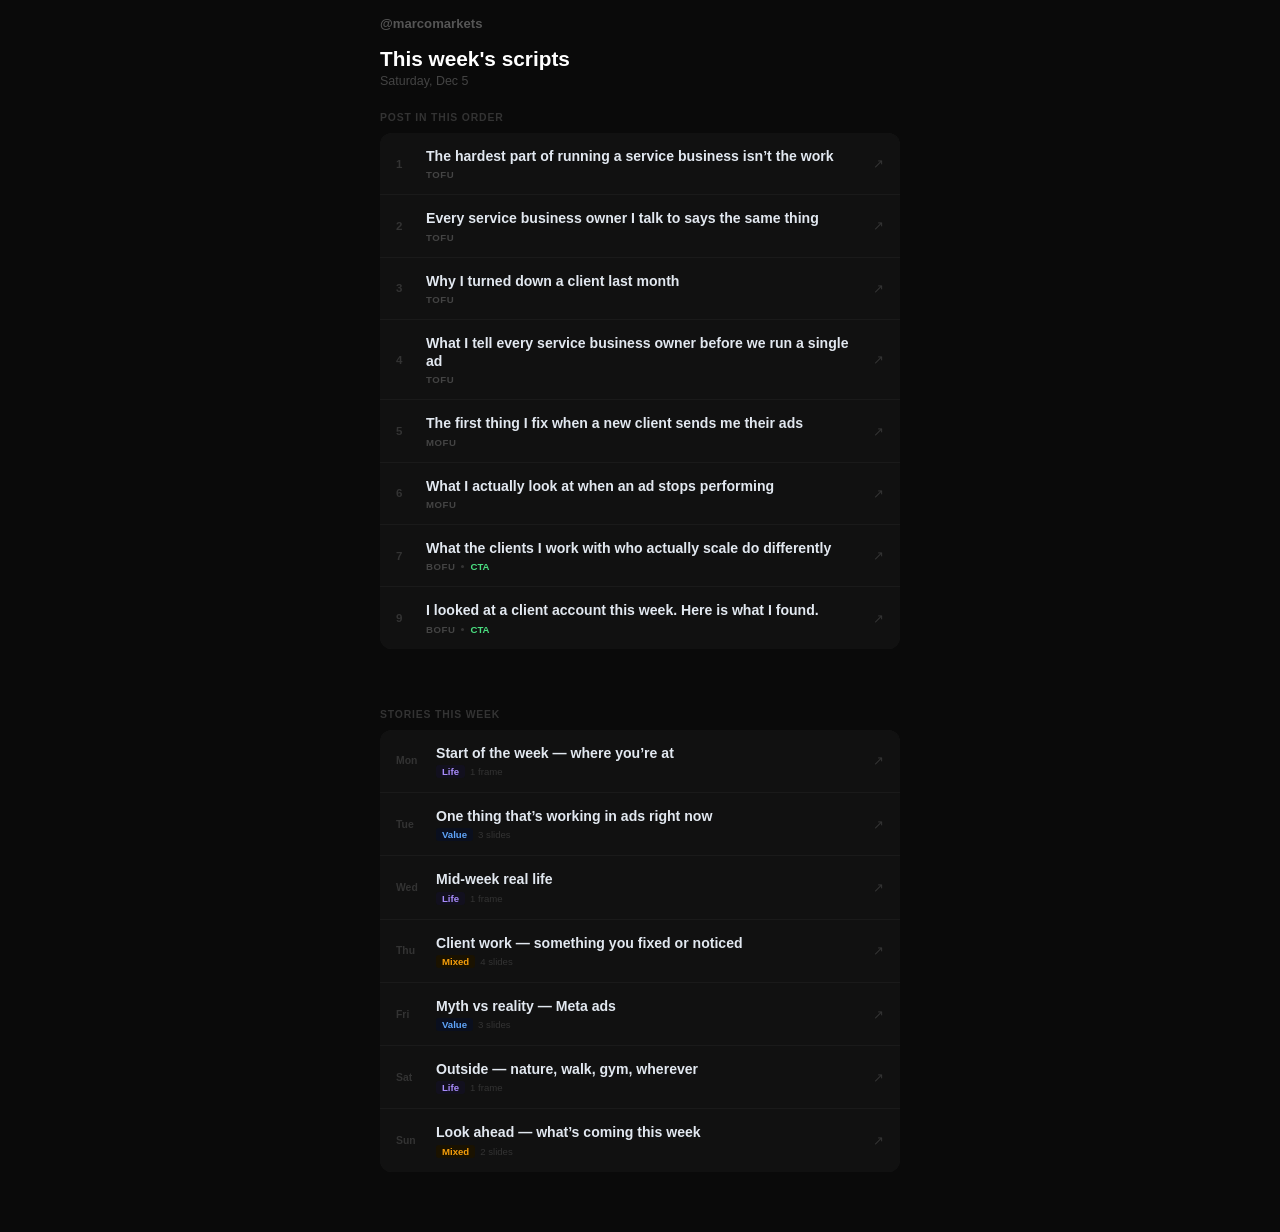
==== commit 96cef8af: "Sync dashboard to gh-pages" ====
--- a/index.html
+++ b/index.html
@@ -228,6 +228,19 @@
   {time:'Body',tag:'9s',cls:'',text:'It’s not that they have better ads. Some of them have pretty average creative. What they do differently is treat the ad as one part of a strategy, not the whole thing.'},
   {time:'Body',tag:'8s',cls:'',text:'They call leads back fast. They follow up more than once. They know what they’re spending and what they’re getting back. They’re running a process, not just running ads.'},
   {time:'CTA',tag:'5s',cls:'cta',text:'If you want to build that for your business, DM me SCALE and we’ll figure out if it makes sense to work together.'},
+ ]},
+,
+{id:7,funnel:'BOFU',title:'I looked at a client account this week. Here is what I found.',type:'Screen Record',cta:true,
+ film:'Screen record your Meta Ads Manager. Walk through it slowly. Blur the client name. Talk over it like you are explaining to a friend.',
+ ost:'"what’s actually happening in a real ad account"',
+ hook:'I pulled up a client account this week and want to show you exactly what I was looking at.',
+ caption:'pulled up a client account this week\n\nshowing you exactly what i look at and why\n\nmost people never see inside a real account\n\nthis is what it actually looks like when things are working\n\nDM me "SCALE" if you want me to look at yours.',
+ lines:[
+  {time:'Hook',tag:'5s',cls:'hook',text:'I pulled up a client account this week and want to show you exactly what I was looking at.'},
+  {time:'Body',tag:'9s',cls:'',text:'First thing I check is the cost per lead. Not just the number, but whether it’s trending up or down over the last 7 days. If it’s creeping up it usually means audience fatigue or the creative is getting stale.'},
+  {time:'Body',tag:'8s',cls:'',text:'Then I look at the lead form completion rate. A lot of people get clicks but the form drops off. That tells me the form is too long or asking for too much too early.'},
+  {time:'Body',tag:'6s',cls:'',text:'These two numbers tell me more than anything else in the account.'},
+  {time:'CTA',tag:'5s',cls:'cta',text:'DM me SCALE if you want me to take a look at yours.'},
  ]},
 ];
 
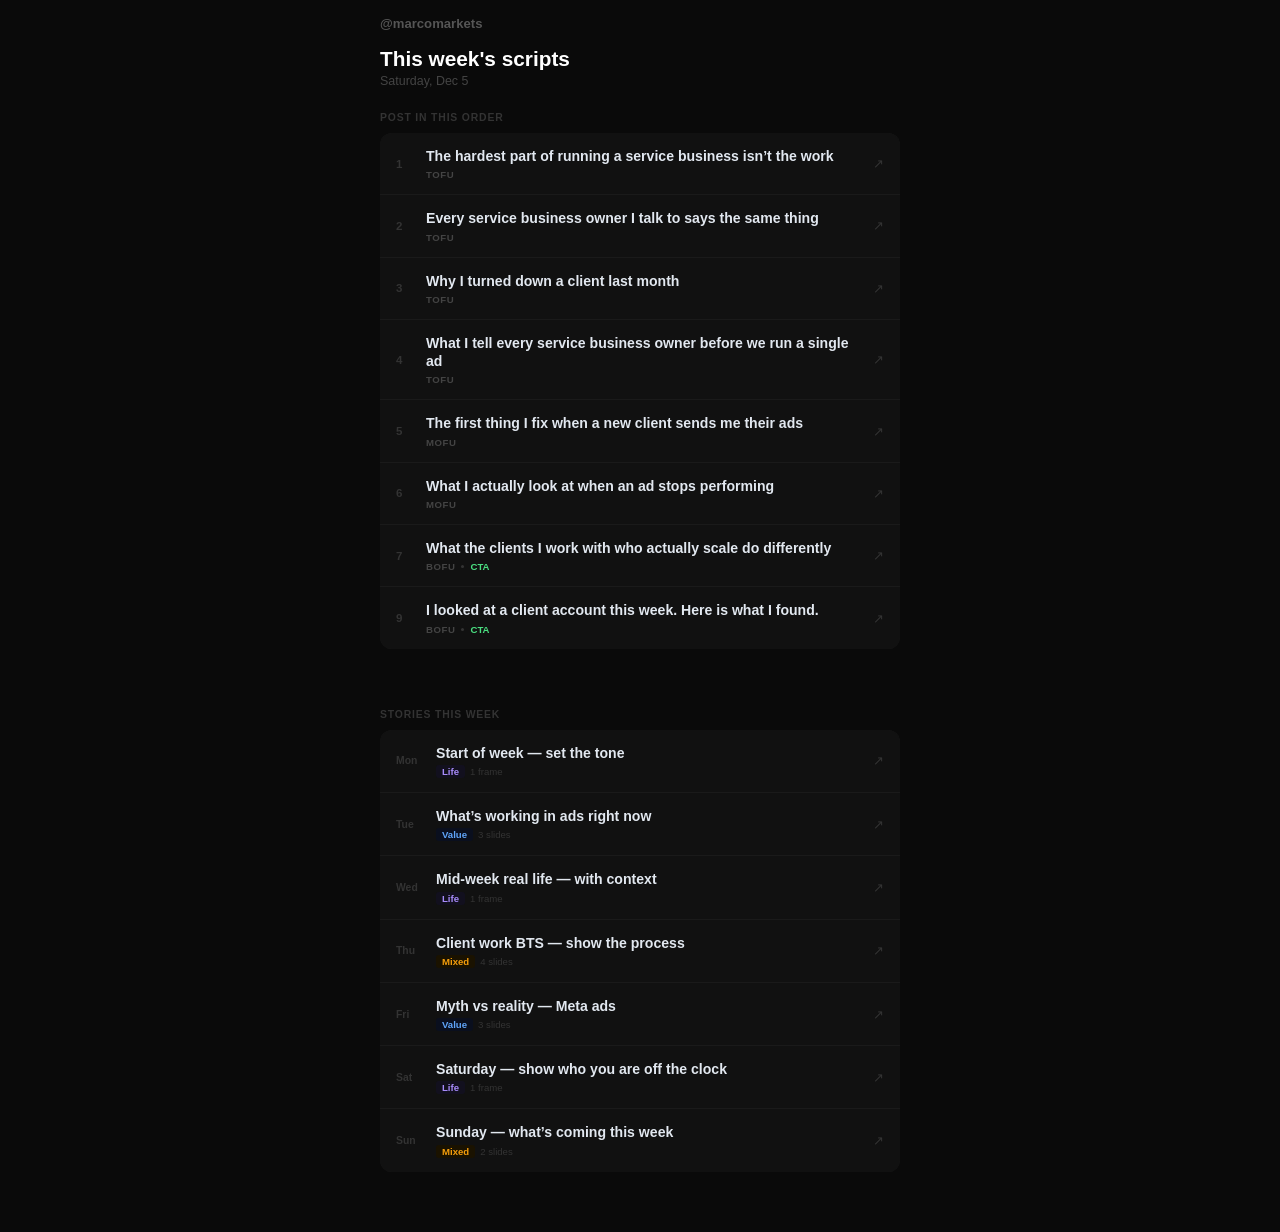
==== commit 59d4ef36: "Auto-sync dashboard to gh-pages 2026-11-23 00:40 UTC" ====
--- a/index.html
+++ b/index.html
@@ -341,41 +341,56 @@
 }
 
 var STORIES=[
-{id:'s0',day:'Mon',cat:'life',title:'Start of the week — where you’re at',
- slides:[
-  {text:'Photo or short clip of your setup for the week. Laptop open, coffee, wherever you’re working from.',note:'Single frame. Caption optional: "week starts now" or nothing at all.'}
- ]},
-{id:'s1',day:'Tue',cat:'value',title:'One thing that’s working in ads right now',
- slides:[
-  {text:'Slide 1\n"something i’ve been noticing across client accounts lately…"'},
-  {text:'Slide 2\n[the actual observation — e.g. "simple hooks outperforming clever ones every time right now"]'},
-  {text:'Slide 3\n"just something worth testing if you’re running ads"',note:'Keep it specific. One real observation, not general advice.'}
- ]},
-{id:'s2',day:'Wed',cat:'life',title:'Mid-week real life',
- slides:[
-  {text:'Gym, outdoors, wherever you are. One photo. No caption needed or just "mid week".',note:'Single frame. The point is showing up as a real person, not a content machine.'}
- ]},
-{id:'s3',day:'Thu',cat:'mixed',title:'Client work — something you fixed or noticed',
- slides:[
-  {text:'Slide 1: set the scene\n"was looking at a client’s account this week…"'},
-  {text:'Slide 2: the problem\n[what you found — keep it vague enough to protect the client]'},
-  {text:'Slide 3: what you did\n[the fix — specific and practical]'},
-  {text:'Slide 4: CTA (optional)\n"if your ads feel off, DM me SCALE and i’ll take a look"',note:'Only add slide 4 on a CTA week. Otherwise end on slide 3.'}
+{id:'s0',day:'Mon',cat:'life',title:'Start of week — set the tone',
+ slides:[
+  {text:'Film yourself at your desk or wherever you’re working from. Look into the camera and say:\n\n"New week. Got [X] client calls, [X] accounts to manage. Let’s get it."\n\nThen show your screen for 1 second — Ads Manager, your calendar, whatever’s open.',
+   note:'On-screen text: "week [number]" or the date. This is about showing the work is real and you show up every week.'}
+ ]},
+{id:'s1',day:'Tue',cat:'value',title:'What’s working in ads right now',
+ slides:[
+  {text:'Slide 1 — hook\nText on screen: "something i’ve been noticing in client accounts lately"\nSay it out loud or just let the text sit.',
+   note:''},
+  {text:'Slide 2 — the observation\nFill in what you’re actually seeing this week. Example:\n"Simple hooks are outperforming everything clever right now. No music. No transitions. Just talk."\nOr: "Lead form completion rates drop when you ask for more than name + phone. Keep it short."',
+   note:'Make it specific to what you’re genuinely seeing across accounts. One real thing.'},
+  {text:'Slide 3 — takeaway\nText on screen + say it:\n"Worth testing if you’re running ads right now."\n\nAdd a poll sticker: "Are you testing this?" Yes / No',
+   note:'Poll gets engagement and tells you who in your audience is running ads.'}
+ ]},
+{id:'s2',day:'Wed',cat:'life',title:'Mid-week real life — with context',
+ slides:[
+  {text:'Film at the gym, outside, wherever you are mid-week. Talk to the camera:\n\n"Mid week. [What you just did — gym session, walk, whatever]. Now back to it."\n\nOr if you’re outside: "This is how I reset between client calls. [30 second walk, gym, etc.] Then right back into the account."',
+   note:'On-screen text: "how i reset" or "mid week reset". The point is showing you’re a real person who takes breaks — not just a laptop.'}
+ ]},
+{id:'s3',day:'Thu',cat:'mixed',title:'Client work BTS — show the process',
+ slides:[
+  {text:'Slide 1 — set it up\nText on screen: "was in a client account this week…"\nSay: "I’m going to show you what I actually look at when something’s not working."',
+   note:''},
+  {text:'Slide 2 — what you found\nDescribe the problem without naming the client:\n"Cost per lead was climbing. First thing I checked was audience frequency — people had seen the ad 6+ times. That’s the issue."\nOr whatever you actually found this week.',
+   note:'Keep it specific. Vague stories don’t build trust. Real ones do.'},
+  {text:'Slide 3 — what you did\n"Duplicated the ad set, refreshed the creative, reset the audience. Cost per lead dropped within 48 hours."\n\nText on screen: "this is the job"',
+   note:''},
+  {text:'Slide 4 — CTA (only on CTA weeks)\n"If your ads feel like they’re plateauing, DM me SCALE and I’ll take a look."\n\nText on screen: "DM me SCALE"',
+   note:'Only add this slide if it’s a CTA week. Otherwise end on slide 3.'}
  ]},
 {id:'s4',day:'Fri',cat:'value',title:'Myth vs reality — Meta ads',
  slides:[
-  {text:'Slide 1\n"something i hear all the time…"\n[the myth — e.g. "you need a big budget to get results"]'},
-  {text:'Slide 2\n"here’s what’s actually true…"\n[the reality — specific and honest]'},
-  {text:'Slide 3\n[one line takeaway they can act on]',note:'Keep the myth something you genuinely hear.'}
- ]},
-{id:'s5',day:'Sat',cat:'life',title:'Outside — nature, walk, gym, wherever',
- slides:[
-  {text:'One photo from wherever you are. Outdoors, gym, anywhere that’s not a desk. No explanation needed.',note:'Single frame. Trust-building through showing a real life.'}
- ]},
-{id:'s6',day:'Sun',cat:'mixed',title:'Look ahead — what’s coming this week',
- slides:[
-  {text:'Slide 1\n"posting this week…"\n[tease 1-2 topics from your upcoming reels without giving it away]'},
-  {text:'Slide 2\n"also working on…"\n[something real you’re doing for clients or in the business]',note:'Builds anticipation. Makes followers feel in on something before it drops.'}
+  {text:'Slide 1 — the myth\nText on screen: "myth:"\nSay or write: "[The wrong belief — something you hear constantly]"\n\nExample: "you need a big budget to get results with Meta ads"',
+   note:'Pick a myth you genuinely hear from service business owners. Not made up.'},
+  {text:'Slide 2 — reality\nText on screen: "reality:"\nSay: "[What’s actually true]"\n\nExample: "budget doesn’t fix broken targeting. I’ve seen small budgets outperform big ones because the audience and offer were right."',
+   note:''},
+  {text:'Slide 3 — close\nText on screen: "[One line takeaway]"\n\nExample: "get the fundamentals right before you scale spend."\n\nAdd a question sticker: "What’s a myth you’ve heard about ads?" — gets replies and gives you content ideas.',
+   note:'Question sticker here is powerful. People love sharing what they’ve been told.'}
+ ]},
+{id:'s5',day:'Sat',cat:'life',title:'Saturday — show who you are off the clock',
+ slides:[
+  {text:'Wherever you are — gym, outside, with people, whatever. Film yourself and say:\n\n"Saturday. [What you’re doing]. This is the other side of it."\n\nOr just film the moment and put text on screen:\n"outside > laptop"\nor "had to get out"\nor "this is what i’m doing when i’m not in ad accounts"',
+   note:'On-screen text matters here — without it, it’s just a photo. The text gives it personality. Keep it honest, not polished.'}
+ ]},
+{id:'s6',day:'Sun',cat:'mixed',title:'Sunday — what’s coming this week',
+ slides:[
+  {text:'Slide 1 — tease your content\nText on screen: "posting this week:"\nList 2 topics from your upcoming reels without giving them away:\n"why most service business ads fail in the first week"\n"what i check before i touch any creative"',
+   note:'Builds anticipation. Makes people look for your posts during the week.'},
+  {text:'Slide 2 — what you’re working on\nSay or write:\n"Also got [X] client calls this week, managing [X] accounts. If you want in on that, link in bio."\n\nOr if it’s a CTA week: "DM me SCALE if you want me to look at your ads this week."',
+   note:'This one connects the content to the business. It’s a soft close — not pushy, just real.'}
  ]},
 ];
 
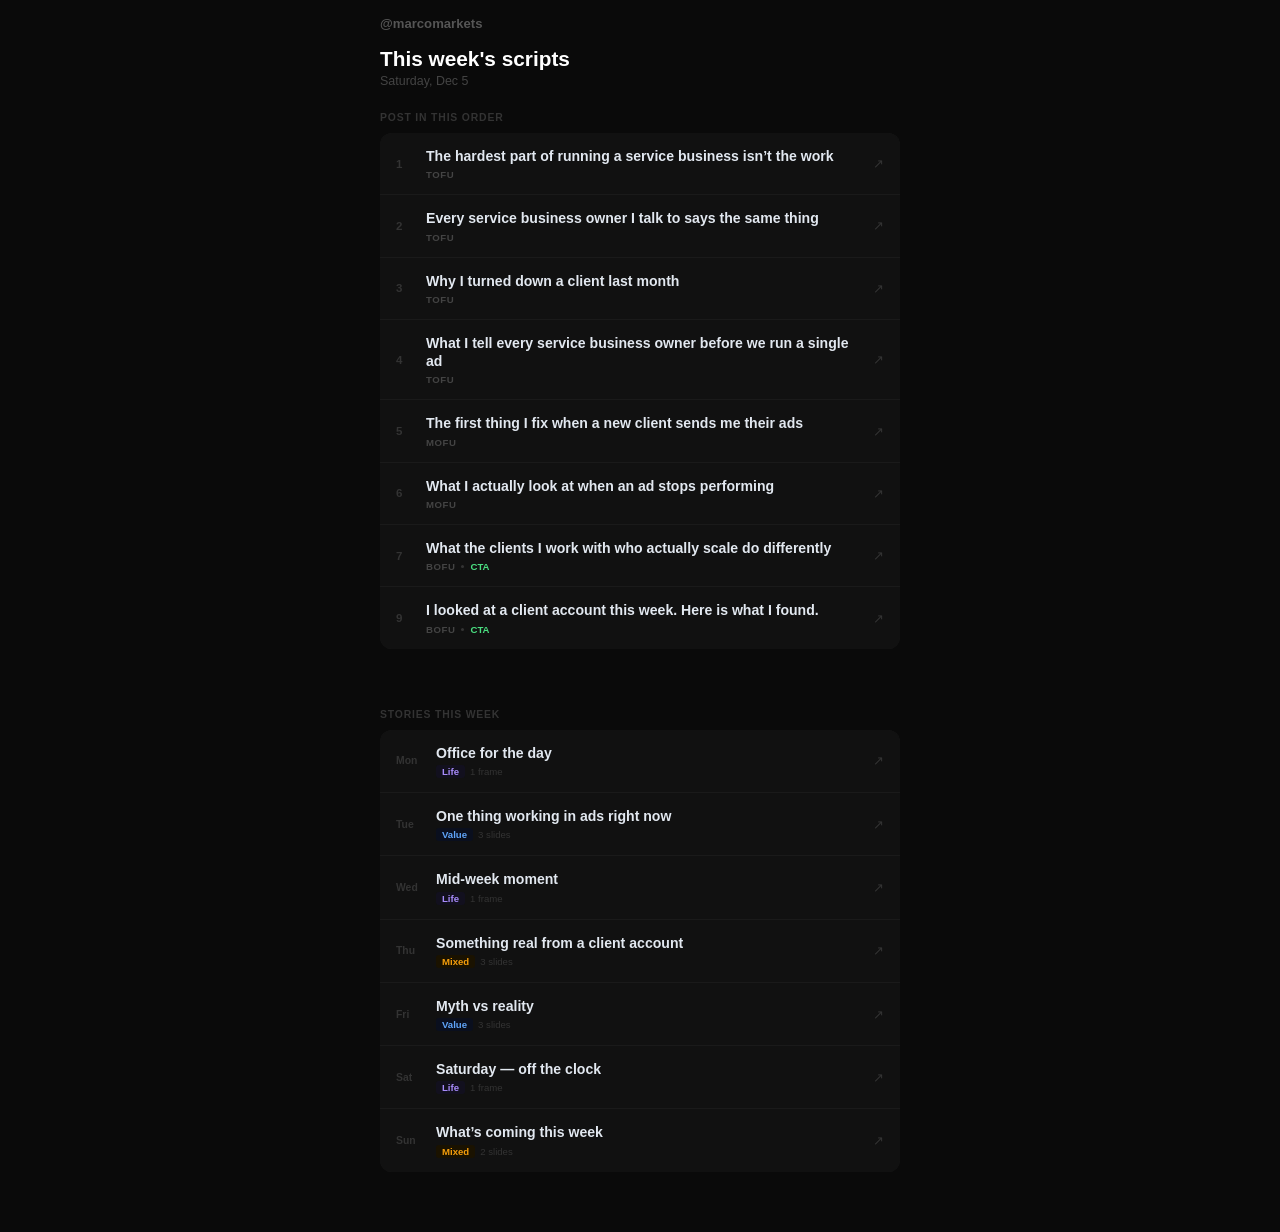
==== commit 6fef1ed3: "Auto-sync dashboard to gh-pages 2026-11-23 00:48 UTC" ====
--- a/index.html
+++ b/index.html
@@ -341,56 +341,54 @@
 }
 
 var STORIES=[
-{id:'s0',day:'Mon',cat:'life',title:'Start of week — set the tone',
- slides:[
-  {text:'Film yourself at your desk or wherever you’re working from. Look into the camera and say:\n\n"New week. Got [X] client calls, [X] accounts to manage. Let’s get it."\n\nThen show your screen for 1 second — Ads Manager, your calendar, whatever’s open.',
-   note:'On-screen text: "week [number]" or the date. This is about showing the work is real and you show up every week.'}
- ]},
-{id:'s1',day:'Tue',cat:'value',title:'What’s working in ads right now',
- slides:[
-  {text:'Slide 1 — hook\nText on screen: "something i’ve been noticing in client accounts lately"\nSay it out loud or just let the text sit.',
+{id:'s0',day:'Mon',cat:'life',title:'Office for the day',
+ slides:[
+  {text:'Aesthetic shot — coffee shop, your desk, wherever you’re set up.\n\nOne line of text on screen. Pick one:\n"office for the day"\n"where the work gets done"\n"client calls + coffee"\n"building from here"',
+   note:'No caption needed. Just post it. This one is pure vibe — shows you’re consistent and always working.'}
+ ]},
+{id:'s1',day:'Tue',cat:'value',title:'One thing working in ads right now',
+ slides:[
+  {text:'Slide 1\nText on screen: "something i’ve been noticing in client accounts…"\nNo need to say anything. Let it sit for 1–2 seconds.',
    note:''},
-  {text:'Slide 2 — the observation\nFill in what you’re actually seeing this week. Example:\n"Simple hooks are outperforming everything clever right now. No music. No transitions. Just talk."\nOr: "Lead form completion rates drop when you ask for more than name + phone. Keep it short."',
-   note:'Make it specific to what you’re genuinely seeing across accounts. One real thing.'},
-  {text:'Slide 3 — takeaway\nText on screen + say it:\n"Worth testing if you’re running ads right now."\n\nAdd a poll sticker: "Are you testing this?" Yes / No',
-   note:'Poll gets engagement and tells you who in your audience is running ads.'}
- ]},
-{id:'s2',day:'Wed',cat:'life',title:'Mid-week real life — with context',
- slides:[
-  {text:'Film at the gym, outside, wherever you are mid-week. Talk to the camera:\n\n"Mid week. [What you just did — gym session, walk, whatever]. Now back to it."\n\nOr if you’re outside: "This is how I reset between client calls. [30 second walk, gym, etc.] Then right back into the account."',
-   note:'On-screen text: "how i reset" or "mid week reset". The point is showing you’re a real person who takes breaks — not just a laptop.'}
- ]},
-{id:'s3',day:'Thu',cat:'mixed',title:'Client work BTS — show the process',
- slides:[
-  {text:'Slide 1 — set it up\nText on screen: "was in a client account this week…"\nSay: "I’m going to show you what I actually look at when something’s not working."',
+  {text:'Slide 2\nFill in what you’re genuinely seeing this week. Keep it one line.\n\nExamples:\n"simple hooks are beating everything polished right now"\n"shorter lead forms = more completions every time"\n"broad audiences outperforming narrow ones this month"',
+   note:'One real thing. Specific beats vague every time.'},
+  {text:'Slide 3\nText on screen: "worth testing if you run ads"\n\nOptional: add a question sticker — "are you running Meta ads?" to see who’s in your audience.',
+   note:''}
+ ]},
+{id:'s2',day:'Wed',cat:'life',title:'Mid-week moment',
+ slides:[
+  {text:'One shot — gym, outside, walking, wherever you are.\n\nOne line of text on screen. Pick one:\n"reset"\n"mid week"\n"gym then back to it"\n"balance"\n"[city name] mornings"',
+   note:'No explanation needed. It just shows you’re a real person. Keep it short and aesthetic.'}
+ ]},
+{id:'s3',day:'Thu',cat:'mixed',title:'Something real from a client account',
+ slides:[
+  {text:'Slide 1\nText on screen: "was in a client account this week…"\nLet it sit.',
    note:''},
-  {text:'Slide 2 — what you found\nDescribe the problem without naming the client:\n"Cost per lead was climbing. First thing I checked was audience frequency — people had seen the ad 6+ times. That’s the issue."\nOr whatever you actually found this week.',
-   note:'Keep it specific. Vague stories don’t build trust. Real ones do.'},
-  {text:'Slide 3 — what you did\n"Duplicated the ad set, refreshed the creative, reset the audience. Cost per lead dropped within 48 hours."\n\nText on screen: "this is the job"',
+  {text:'Slide 2\nOne thing you actually saw or fixed. Be specific, keep the client anonymous.\n\nExamples:\n"their cost per lead was $40. we changed the audience radius. now it’s $12."\n"ad frequency was at 8. no wonder it stopped converting."\n"lead form had 6 fields. cut it to 2. completion rate doubled."',
+   note:'Real and specific is what builds trust. This is the content people screenshot.'},
+  {text:'Slide 3 — close\nText on screen: "this is the job"\n\nIf it’s a CTA week, add: "DM me SCALE if you want me to look at yours."',
+   note:'Only add the CTA line on a CTA week.'}
+ ]},
+{id:'s4',day:'Fri',cat:'value',title:'Myth vs reality',
+ slides:[
+  {text:'Slide 1\nText on screen: "myth: [the wrong belief]"\n\nExamples:\n"myth: you need a big budget to get results"\n"myth: more followers = more clients"\n"myth: running ads is too expensive for small businesses"',
+   note:'Pick something you actually hear. Not made up.'},
+  {text:'Slide 2\nText on screen: "reality: [what’s actually true]"\n\nExamples:\n"reality: a small budget with the right audience beats a big budget aimed at everyone"\n"reality: 500 followers who trust you will buy before 50k who don’t"\n"reality: the cost of not running ads is slower growth"',
    note:''},
-  {text:'Slide 4 — CTA (only on CTA weeks)\n"If your ads feel like they’re plateauing, DM me SCALE and I’ll take a look."\n\nText on screen: "DM me SCALE"',
-   note:'Only add this slide if it’s a CTA week. Otherwise end on slide 3.'}
- ]},
-{id:'s4',day:'Fri',cat:'value',title:'Myth vs reality — Meta ads',
- slides:[
-  {text:'Slide 1 — the myth\nText on screen: "myth:"\nSay or write: "[The wrong belief — something you hear constantly]"\n\nExample: "you need a big budget to get results with Meta ads"',
-   note:'Pick a myth you genuinely hear from service business owners. Not made up.'},
-  {text:'Slide 2 — reality\nText on screen: "reality:"\nSay: "[What’s actually true]"\n\nExample: "budget doesn’t fix broken targeting. I’ve seen small budgets outperform big ones because the audience and offer were right."',
-   note:''},
-  {text:'Slide 3 — close\nText on screen: "[One line takeaway]"\n\nExample: "get the fundamentals right before you scale spend."\n\nAdd a question sticker: "What’s a myth you’ve heard about ads?" — gets replies and gives you content ideas.',
-   note:'Question sticker here is powerful. People love sharing what they’ve been told.'}
- ]},
-{id:'s5',day:'Sat',cat:'life',title:'Saturday — show who you are off the clock',
- slides:[
-  {text:'Wherever you are — gym, outside, with people, whatever. Film yourself and say:\n\n"Saturday. [What you’re doing]. This is the other side of it."\n\nOr just film the moment and put text on screen:\n"outside > laptop"\nor "had to get out"\nor "this is what i’m doing when i’m not in ad accounts"',
-   note:'On-screen text matters here — without it, it’s just a photo. The text gives it personality. Keep it honest, not polished.'}
- ]},
-{id:'s6',day:'Sun',cat:'mixed',title:'Sunday — what’s coming this week',
- slides:[
-  {text:'Slide 1 — tease your content\nText on screen: "posting this week:"\nList 2 topics from your upcoming reels without giving them away:\n"why most service business ads fail in the first week"\n"what i check before i touch any creative"',
-   note:'Builds anticipation. Makes people look for your posts during the week.'},
-  {text:'Slide 2 — what you’re working on\nSay or write:\n"Also got [X] client calls this week, managing [X] accounts. If you want in on that, link in bio."\n\nOr if it’s a CTA week: "DM me SCALE if you want me to look at your ads this week."',
-   note:'This one connects the content to the business. It’s a soft close — not pushy, just real.'}
+  {text:'Slide 3\nOne line close.\nText on screen: "[short takeaway]"\n\nExample: "get the fundamentals right before you worry about budget."',
+   note:'Optional: question sticker — "what’s a myth you’ve heard about ads?" — gets replies.'}
+ ]},
+{id:'s5',day:'Sat',cat:'life',title:'Saturday — off the clock',
+ slides:[
+  {text:'One shot — anywhere you actually are. Gym, outside, food, with people, literally anything.\n\nOne line of text on screen. Pick one:\n"saturdays"\n"logged off"\n"this is the other side of it"\n"earned it"\n"life > work"\n"[what you’re doing] > client calls"',
+   note:'No explanation. The text does the work. This is what makes people feel like they know you.'}
+ ]},
+{id:'s6',day:'Sun',cat:'mixed',title:'What’s coming this week',
+ slides:[
+  {text:'Slide 1\nText on screen: "dropping this week:"\nList 2 topics from your upcoming reels — keep them vague enough to tease:\n"why most service business ads fail in the first week"\n"what i check before touching any creative"',
+   note:'Builds anticipation. People will watch for your posts.'},
+  {text:'Slide 2\nOne line. Keep it real.\nText on screen: "let’s get it" or "week starts tomorrow"\n\nIf CTA week: "DM me SCALE if you want me to look at your ads this week."',
+   note:'Short close. No overthinking.'}
  ]},
 ];
 
